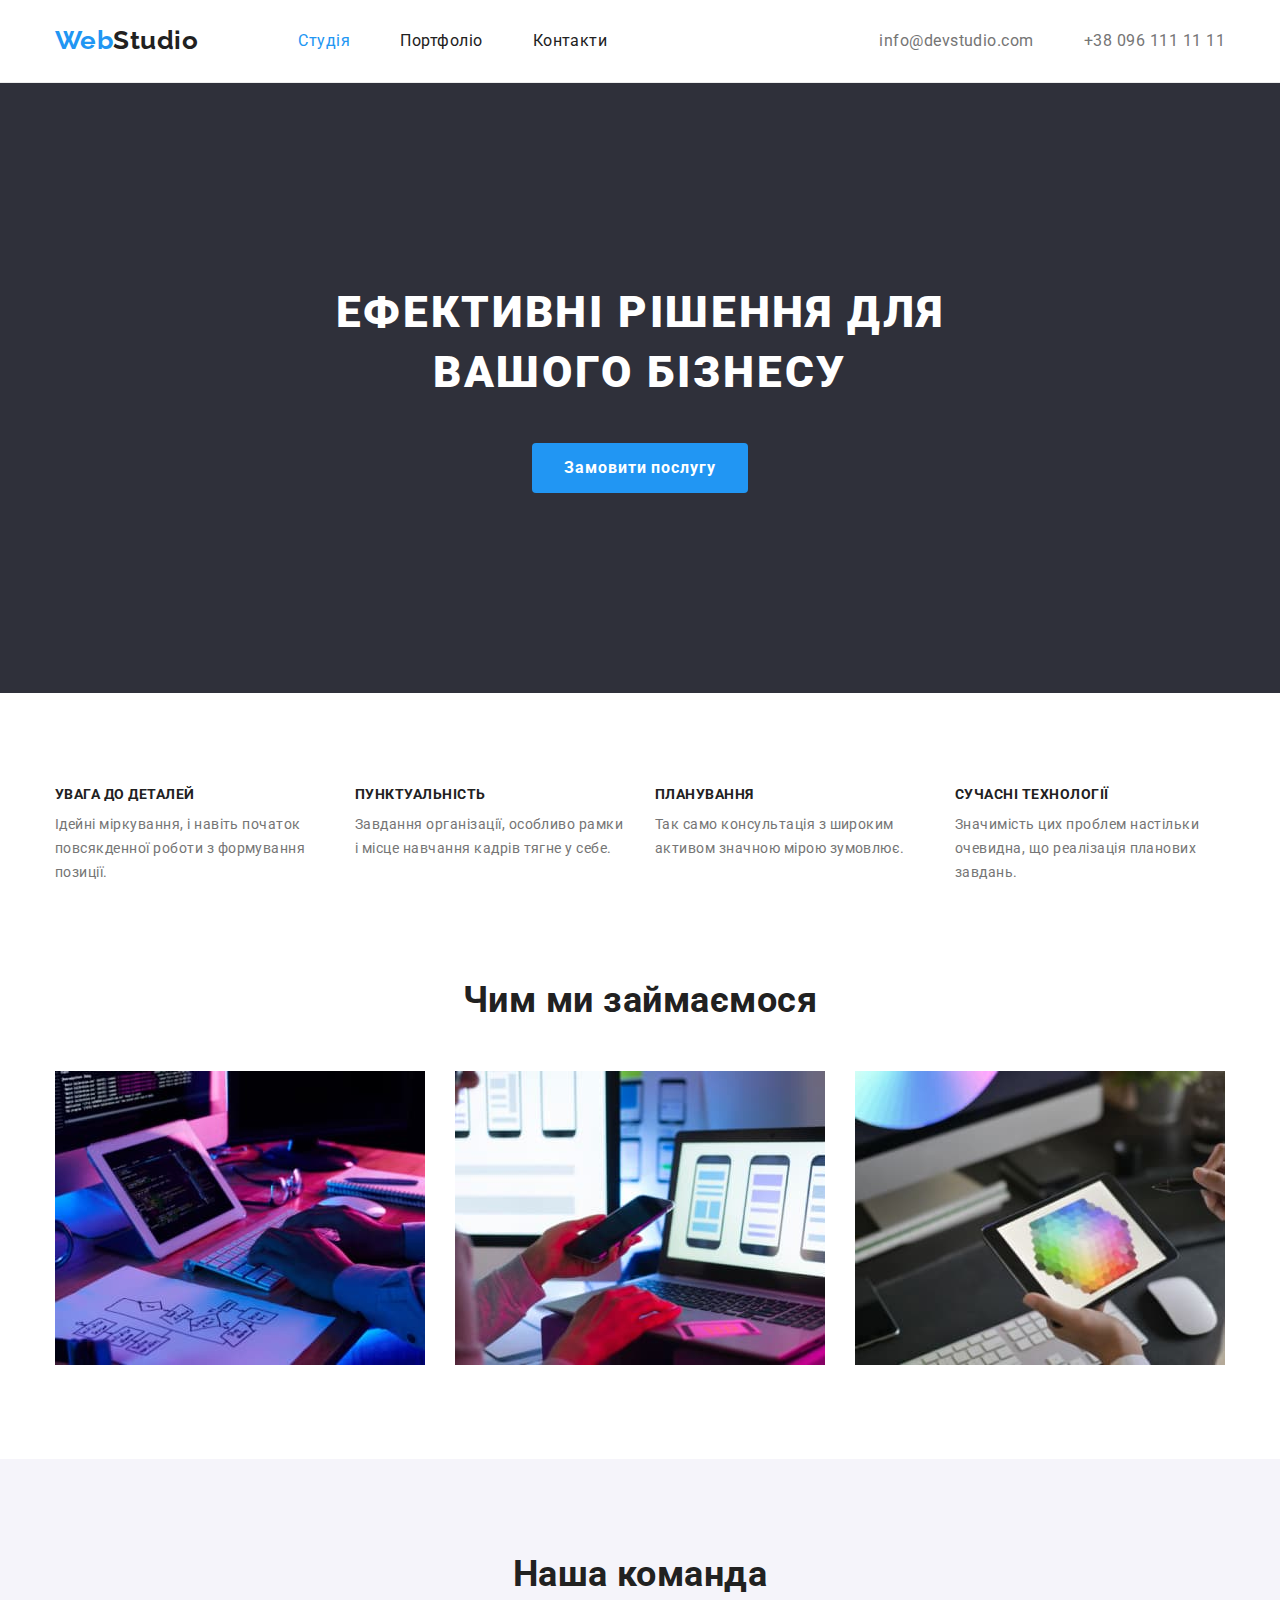
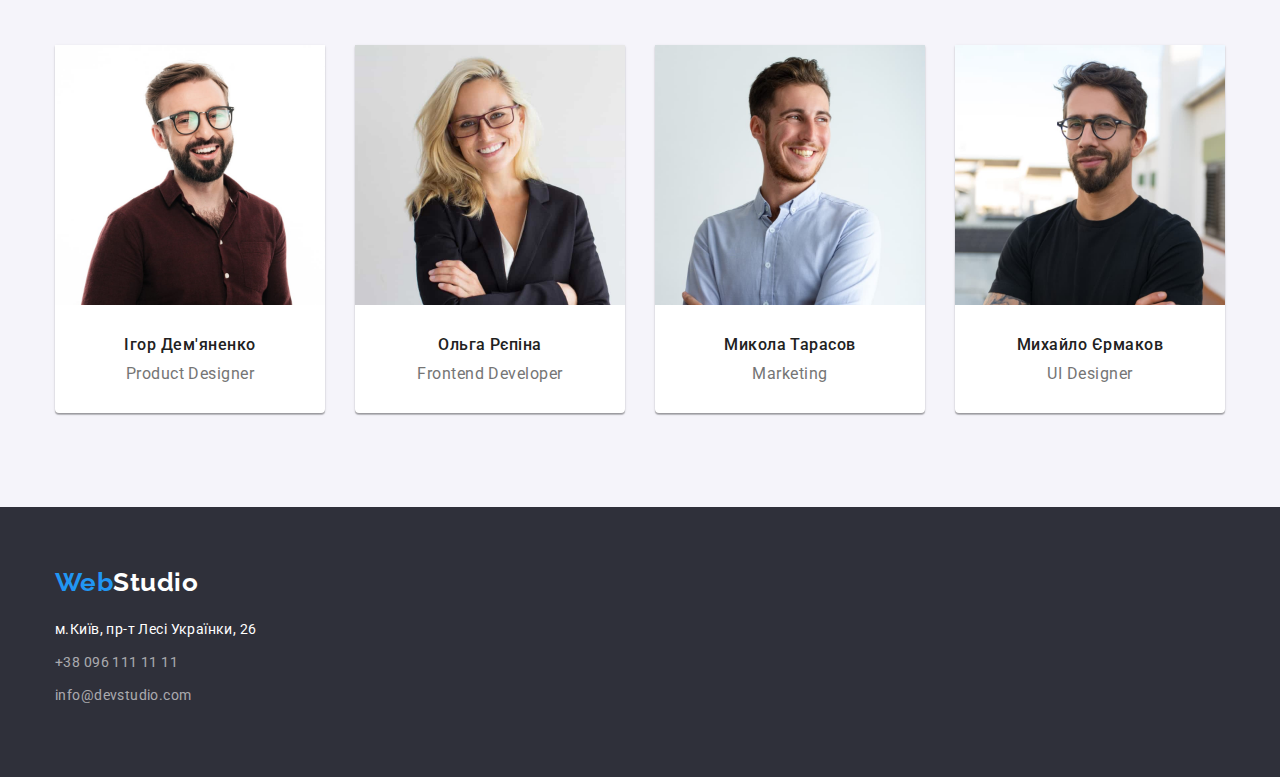
==== index.html @ f1527ebc "HW3" ====
<!DOCTYPE html>
<html lang="en">
<head>
    <meta charset="UTF-8">
    <meta http-equiv="X-UA-Compatible" content="IE=edge">
    <meta name="viewport" content="width=device-width, initial-scale=1.0">
    <title>Document</title>
    <link rel="stylesheet" href="https://cdnjs.cloudflare.com/ajax/libs/modern-normalize/1.1.0/modern-normalize.min.css">
    <link rel="stylesheet" href="./css/styles.css">
    <link rel="preconnect" href="https://fonts.googleapis.com">
    <link rel="preconnect" href="https://fonts.gstatic.com" crossorigin>
    <link href="https://fonts.googleapis.com/css2?family=Raleway:wght@700&family=Roboto:wght@500;700;900&display=swap" rel="stylesheet">
</head>
</body>
<header class="page-header">
    <div class="container header-container">
    <nav class="site-nav">
        <a class="logo" href="./index.html"> <span class="logo-accent">Web</span><span class="logo-primary">Studio</span></a>
        <ul class="site-nav-list">
            <li class="contact-nav-link">
                <a class="link current" href="./index.html">Студія</a>
            </li>
            <li class="contact-nav-link">
                <a class="link" href="./portfolio.html">Портфоліо</a>
            </li>
            <li class="contact-nav-link">
                <a class="link" href="#">Контакти</a>
            </li>
        </ul>
    </nav>
    <ul class="contacts">
        <li class="contact-nav">
            <a class="contact-link" href="emeil:info@devstudio.com">info@devstudio.com</a>
        </li>
        <li class="contact-nav">
            <a class="contact-link" href="tel:+380961111111">+38 096 111 11 11</a>
        </li>
    </ul>
    </div>
</header> 
<main class="page-main">
    <section class="hero">
        <div class="container container-center">
            <h1 class="center">Ефективні рішення для <br> вашого бізнесу</h1>
            <button class="button" type="button">Замовити послугу</button>
        </div>
    </section>
    <section class="section">
        <div class="container">
            <ul class="benefits-container">
                <li class="benefits-compani"> 
                    <h3 class="benefits-title">УВАГА ДО ДЕТАЛЕЙ</h3>
                    <p class="benefits-text">Ідейні міркування, і навіть початок повсякденної роботи з формування позиції.</p>
                </li>
    
                <li class="benefits-compani"> 
                    <h3 class="benefits-title">ПУНКТУАЛЬНІСТЬ</h3>
                    <p class="benefits-text">Завдання організації, особливо рамки і місце навчання кадрів тягне у себе.</p>
                </li>
                <li class="benefits-compani">
                    <h3 class="benefits-title">ПЛАНУВАННЯ</h3>
                    <p class="benefits-text">Так само консультація з широким активом значною мірою зумовлює.</p>
                </li>
                <li class="benefits-compani">
                    <h3 class="benefits-title">СУЧАСНІ ТЕХНОЛОГІЇ</h3>
                    <p class="benefits-text">Значимість цих проблем настільки очевидна, що реалізація планових завдань.</p>
                </li>
            </ul>
        </div>
    </section>
<section class="foto-work">
    <div class="container">
        <h2 class="title">Чим ми займаємося</h2>
        <ul class="title-container">
            <li class="work-foto"><img class="section-foto" src="./images/IMG/img.jpg" alt="foto text taping" width="370"></li>
            <li class="work-foto"><img class="section-foto" src="./images/IMG/img1.jpg" alt="foto aplication apoading" width="370"></li>
            <li class="work-foto"><img class="section-foto" src="./images/IMG/img2.jpg" alt="foto tablet graffics" width="370"></li>
        </ul>
    </div>
</section>
<section class="work">
    <div class="container">
        <h2 class="title">Наша команда</h2>
        <ul class="work-container">
            <li class="personal">
                <img class="section-img" src="./images/comand/img.jpg" alt="foto Дем'яненко" width="270">
                <div class="job">
                    <h3 class="section-title">Ігор Дем'яненко</h3>
                    <p class="section-text">Product Designer</p>
                </div>
            </li>
            <li class="personal">
                <img class="section-img" src="./images/comand/img1.jpg" alt="foto Рєпіна" width="270">
                <div class="job">
                    <h3 class="section-title">Ольга Рєпіна</h3>
                    <p class="section-text">Frontend Developer</p>
                </div>
            </li>
            <li class="personal">
                <img class="section-img" src="./images/comand/img2.jpg" alt="foto Тарасов" width="270">
                <div class="job">
                    <h3 class="section-title">Микола Тарасов</h3>
                    <p class="section-text">Marketing</p>
                </div>
            </li>
            <li class="personal">
                <img class="section-img" src="./images/comand/img3.jpg" alt="foto Єрмаков" width="270">
                <div class="job">
                    <h3 class="section-title">Михайло Єрмаков</h3>
                    <p class="section-text">UI Designer</p>
                </div>
            </li>
        </ul></div>
</section>
</main>
<footer class="footer">
    <div class="container footer-container">
        <a class="logo logo-footer" href="./index.html"> <span class="logo-accent">Web</span><span class="logo-primary">Studio</span></a>    
        <address>
        <ul class="contact">
            <li class="contact-footer">
                <a class="footer-address" href="https://goo.gl/maps/YLcZyGkc4DeghfoG7" target="_blank" rel="noopener noreferrer nofollow">м.Київ, пр-т Лесі Українки, 26</a>
            </li> 
            <li class="contact-footer">
                <a class="footer-link" href="tel:+380961111111">+38 096 111 11 11</a>
            </li>
            <li class="contact-footer">
                <a class="footer-link footer-link-emeil" href="emeil:info@devstudio.com">info@devstudio.com</a>
            </li>
        </ul>
        </address>
    </div>
</footer>
</body>
</html>
---- css/styles.css ----
:root {
--primary-text-color: #212121;
--title-text-color: #757575;
--accent-color: #2196f3;
--primary-white-color: #FFFFFF;
}

h1, h2, h3, h4 {
margin: 0;
}

ul, p {
margin: 0;
padding: 0;
}


body {
    margin: 0;
    background-color: var(--primary-white-color);
    color: var(--primary-text-color);

    font-family: Roboto, sans-serif;
    letter-spacing: 0.03em;}

ul {
    list-style: none;}

.container {
    width: 1200px;
    margin: 0 auto;
    padding: 0 15px;
}

.header-container {
    display: flex;
    justify-content: space-between;
}

.page-header {
    border-bottom: 1px solid #ECECEC;
}

.page {
    border-bottom: 1px solid #ECECEC;
}

.logo {
    display: block;
    margin-right: 50px;
    padding: 25px 0px;

    font-family: Raleway, sans-serif;
    font-weight: 700;
    font-size: 26px;
    line-height: 1.19;
    text-decoration: none;
}

.logo-accent {
    color: var(--accent-color);}

.logo-primary {
    color: var(--primary-text-color);
}

.site-nav a {
    display: inline-block;
    color: var(--primary-text-color)}
.link:hover,
.link:focus  {
    color: var(--accent-color);
    
}

.site-nav {
    display: flex;
}

.site-nav-list {
    display: flex;
    align-items: center;
    margin: 0px 50px;
    padding: 32px 0px;
}

.site-nav-list .link.current {
    display: block;
    color: var(--accent-color);
}

.site-nav .link {
    text-decoration: none;
}

 .contact-nav-link {
    margin-right: 50px;
 }
 .contact-nav-link:last-child{
    margin-right: 0;
 } 

.contacts {
    display: flex;
    align-items: center;
}
.contact-nav {
    margin-right: 50px;
}

.contact-nav:last-child {
    margin-right: 0;
}

.contact-link {
    display: inline-block;
    font-style: normal;
    text-decoration: none;

    color: var(--title-text-color)}
    .contact-link:hover,
    .contact-link:focus  {
    color: var(--accent-color);  
}

.hero {
    padding-top: 200px;
    padding-bottom: 200px;

    background-color: #2F303A;
    text-align: center;
}

.center {
    display: block;
    margin-bottom: 40px;

    font-weight: 900;
    font-size: 44px;
    line-height: 1.36;
    letter-spacing: 0.06em;
    text-transform: uppercase;
    font-weight: 900;
    color: var(--primary-white-color);
    
}

.button {
    display: inline-block;
    padding: 10px 32px;

    color: var(--primary-white-color);
    background-color: var(--accent-color);
    border: none;

    font-weight: 700;
    font-size: 16px;
    line-height: 1.88;
    letter-spacing: 0.06em; 
    border-radius: 4px;}

.button:hover,
.button:focus {
    color: var(--primary-text-color);
    background-color: var(--accent-color);
    cursor: pointer;
}

.header-container {
    display: flex;

}
.container-center {
    display: block;
}

.section {
    padding: 94px 0px;
}

.benefits-container {
    display: flex;

}

.benefits-compani {
    margin-right: 30px;
}
.benefits-compani:last-child{
    margin-right: 0;
}

.benefits {
    padding-top: 94px;
    padding-bottom: 114px;
    text-align: center;
}

.benefits-title {
    margin-bottom: 10px;

    font-weight: 700;
    font-size: 14px;
    line-height: 1.14;
    text-transform: uppercase;}

.benefits-text {
    width: 270px;
    font-size: 14px;
    line-height: 1.71;
    color: var(--title-text-color);
}
.foto-work {
    padding-bottom: 94px;
}
.title {
    text-align: center;
}

.title-container {
    display: flex;
}
.work-foto {
    display: block;
    margin-right: 30px;
}
.work-foto:nth-child(3n){
    margin-right: 0px;
} 
.section-foto {
    display: block;
    text-align: center;
    width: 370px;
}
   
.work {
    padding: 94px 0px ;
    background-color: #F5F4FA;
}

.work-container {
    display: flex;
    text-align: center;
}

.section-img {
    display: block;
    width: 270px;
}

.job {
    padding: 30px 10px;
}
.section-title {
    margin-bottom: 10px;

    font-weight: 500;
    font-size: 16px;
    line-height: 1.19;
    text-align: center;
}

.section-text {

    font-size: 16px;
    line-height: 1.19;
    text-align: center;
    color: var(--title-text-color);
}

.personal {
    background-color: var(--primary-white-color);
    margin-right: 30px;
    box-shadow: 0px 1px 3px rgba(0, 0, 0, 0.12), 0px 1px 1px rgba(0, 0, 0, 0.14), 0px 2px 1px rgba(0, 0, 0, 0.2);
    border-radius: 0px 0px 4px 4px;
}
.personal:nth-child(4n) {
    margin-right: 0px;
}

.title {
    margin-bottom: 50px;

    font-weight: 700;
    font-size: 36px;
    line-height: 1.17;
    text-align: center;  
}
.projects {
    flex-wrap: wrap;
}
.projects-title {
    margin-bottom: 4px;

    font-weight: 700;
    font-size: 18px;
    line-height: 2;
    letter-spacing: 0.06em;
}


.projects-text {
    font-size: 16px;
    line-height: 1.88;
    color: var(--title-text-color)}

    .logo-footer {
        padding: 0px;
        margin-bottom: 20px;
    }
.footer {
    padding: 60px 0px;
    background-color: #2F303A;
    font-style: normal;
}

.footer .logo-primary {
    color: var(--primary-white-color);
}
.contact-footer {
    margin-bottom: 9px;
}

.footer-link:nth-child(2) {
    margin-bottom: 0;
  }

.footer-link {
    display: block;

    color: rgba(255, 255, 255, 0.6);
    text-decoration: none;
    
    font-style: normal;
    font-weight: 400;
    font-size: 14px;
    line-height: 1.71;
    letter-spacing: 0.03em;
}

.footer-link:hover,
.footer-link:focus {
    color: var(--primary-white-color);
    color: var(--accent-color);}
    
.footer-link-emeil{
    margin-bottom: 0;
}
.footer-address {
    display: block;

    color: var(--primary-white-color);
    text-decoration: none;
    
    font-style: normal;
    font-weight: 400;
    font-size: 14px;
    line-height: 1.71;
    letter-spacing: 0.03em;
}
.footer-address:hover,
.footer-address:focus {
    color: var(--primary-white-color);
    color: var(--accent-color);}

    .general {
    padding: 94px 0px;
}

.features {
    display: flex;
    justify-content: center;
    margin-bottom: 50px;
    
}

.link-button {
    display: block;
    
    display: inline-block;
    padding: 6px 22px;
    min-width: 73px;

    font-family: 'Roboto';
    font-style: normal;
    font-weight: 500;
    font-size: 16px;
    line-height: 1.63;
    text-align: center;
    letter-spacing: 0.03em;
    font-family: inherit;
    color: var(--primary-text-color); 
    background-color: #F5F4FA;;
    border-radius: 4px;
    border: none;}
    
    
.features .link-button:hover,
.features .link-button:focus {
    color: var(--title-text-color);
    color: var(--primary-white-color);
    background-color: var(--accent-color);
    cursor: pointer;}

.features-link {
    margin-right: 8px;
}
.features-link:last-child {
    margin-right: 0;
}

.projects {
display: flex;

}

 .projects-img {
    display: block;
    width: 370px;
    height: auto;
    max-width: 100%;
}
.different-project {
    margin-right: 30px;
    margin-bottom: 30px;
}
.different-project:nth-child(n + 7) {
     margin-bottom: 0;
}
.different-project:nth-child(3n) {
    margin-right: 0px;
}
.different-projects {
    padding: 20px 24px;
    background: var(--primary-white-color);
    border: 1px solid #EEEEEE;
    border-top: none;

}
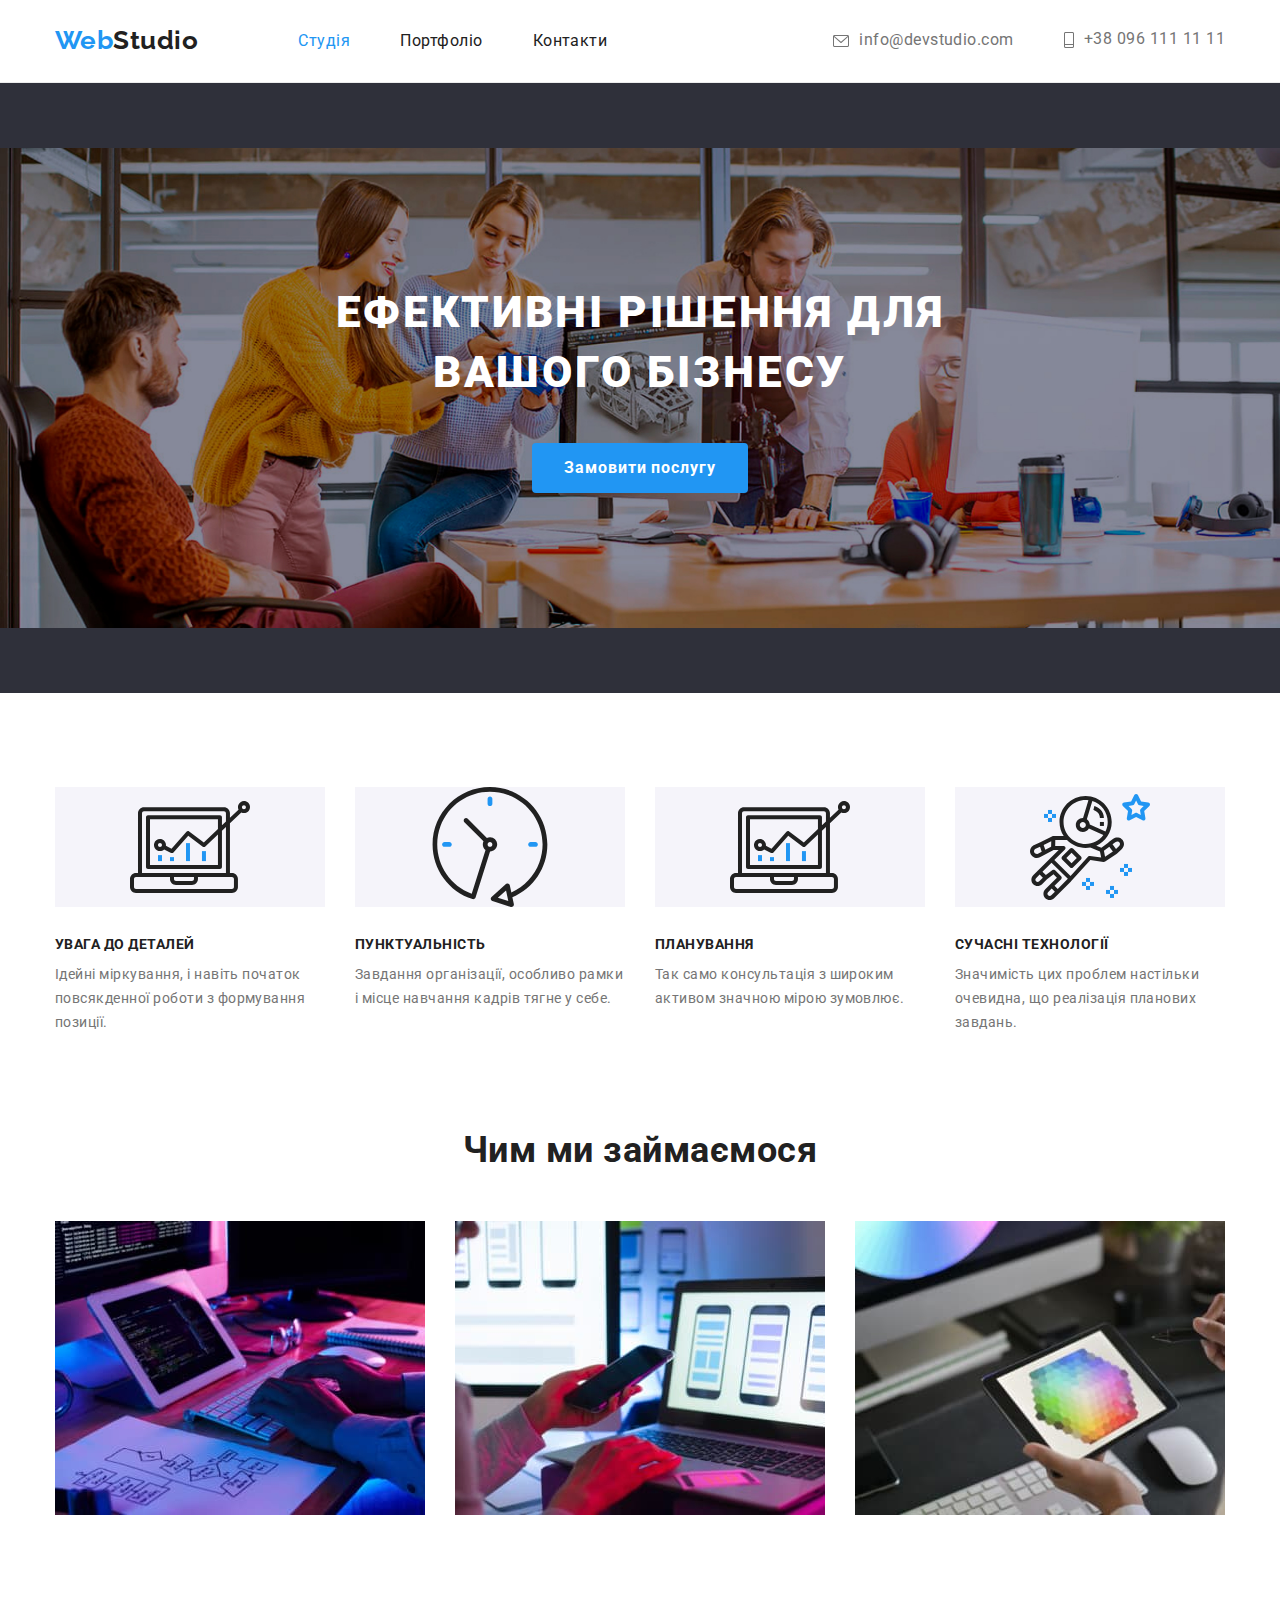
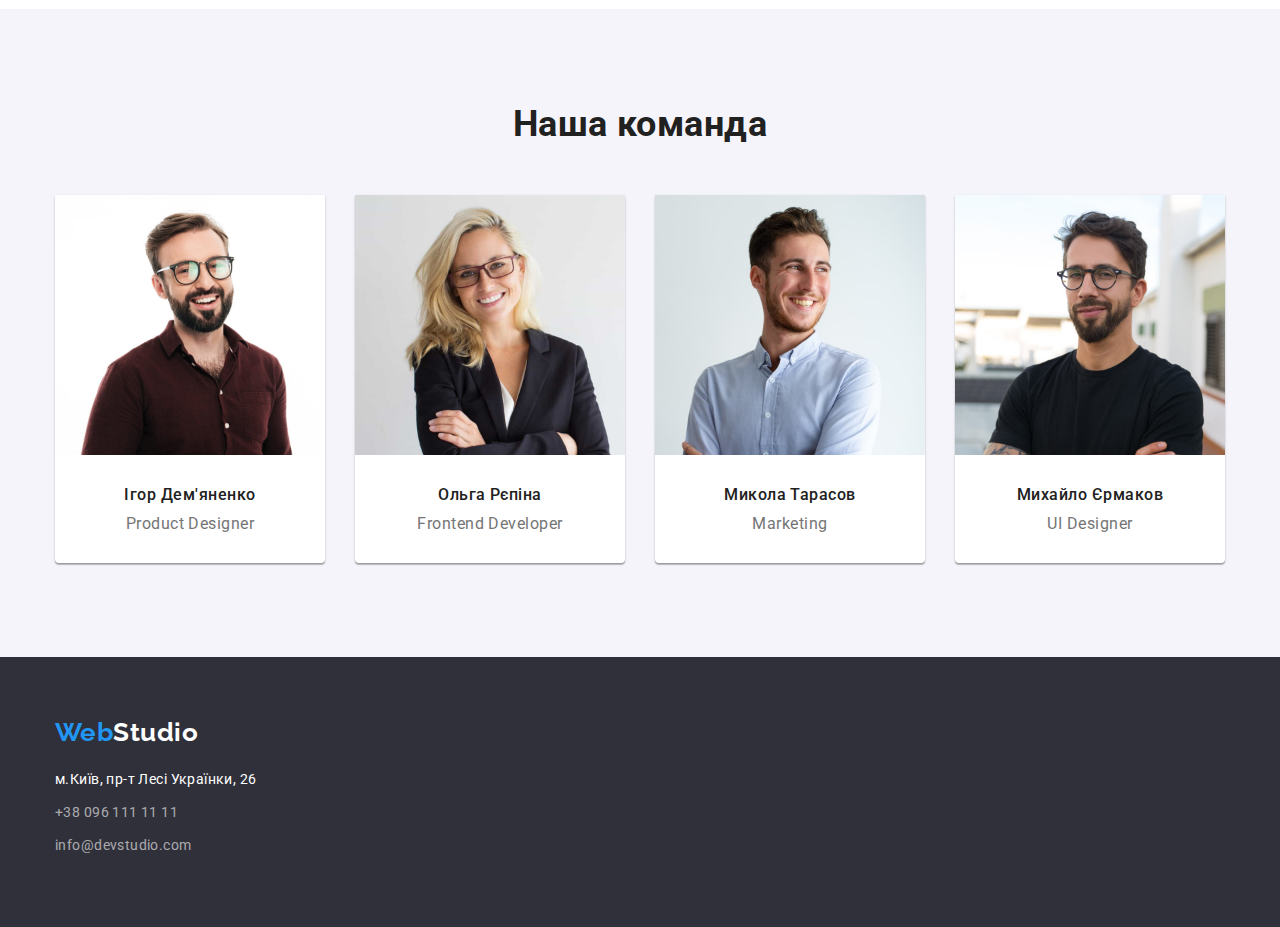
==== commit bf994418: "add icon" ====
--- a/index.html
+++ b/index.html
@@ -30,10 +30,10 @@
     </nav>
     <ul class="contacts">
         <li class="contact-nav">
-            <a class="contact-link" href="emeil:info@devstudio.com">info@devstudio.com</a>
+            <a class="contact-link icon-email" href="emeil:info@devstudio.com">info@devstudio.com</a>
         </li>
         <li class="contact-nav">
-            <a class="contact-link" href="tel:+380961111111">+38 096 111 11 11</a>
+            <a class="contact-link icon-tel" href="tel:+380961111111">+38 096 111 11 11</a>
         </li>
     </ul>
     </div>
@@ -48,20 +48,20 @@
     <section class="section">
         <div class="container">
             <ul class="benefits-container">
-                <li class="benefits-compani"> 
+                <li class="benefits-compani icon-vector"> 
                     <h3 class="benefits-title">УВАГА ДО ДЕТАЛЕЙ</h3>
                     <p class="benefits-text">Ідейні міркування, і навіть початок повсякденної роботи з формування позиції.</p>
                 </li>
     
-                <li class="benefits-compani"> 
+                <li class="benefits-compani icon-clock"> 
                     <h3 class="benefits-title">ПУНКТУАЛЬНІСТЬ</h3>
                     <p class="benefits-text">Завдання організації, особливо рамки і місце навчання кадрів тягне у себе.</p>
                 </li>
-                <li class="benefits-compani">
+                <li class="benefits-compani icon-vector">
                     <h3 class="benefits-title">ПЛАНУВАННЯ</h3>
                     <p class="benefits-text">Так само консультація з широким активом значною мірою зумовлює.</p>
                 </li>
-                <li class="benefits-compani">
+                <li class="benefits-compani icon-astronaut">
                     <h3 class="benefits-title">СУЧАСНІ ТЕХНОЛОГІЇ</h3>
                     <p class="benefits-text">Значимість цих проблем настільки очевидна, що реалізація планових завдань.</p>
                 </li>
--- a/css/styles.css
+++ b/css/styles.css
@@ -113,22 +113,55 @@
 }
 
 .contact-link {
-    display: inline-block;
+    display: inline-flex;
     font-style: normal;
     text-decoration: none;
-
+    align-items: center;
     color: var(--title-text-color)}
+
     .contact-link:hover,
     .contact-link:focus  {
     color: var(--accent-color);  
 }
 
+.icon-email::before {
+    content:" ";
+    background-image: url(../images/icon/emeil.svg);
+    width: 16px;
+    height: 12px;
+    margin-right: 10px;
+    background-size: contain;
+    background-repeat: no-repeat;
+    background-position: center;
+}
+
+.icon-tel::before {
+    content:" ";
+    background-image: url(../images/icon/telefon.svg);
+    width: 10px;
+    height: 16px;
+    margin-right: 10px;
+    background-size: contain;
+    background-repeat: no-repeat;
+    background-position: center;
+}
+
 .hero {
     padding-top: 200px;
     padding-bottom: 200px;
 
     background-color: #2F303A;
     text-align: center;
+
+    max-width: 1600px;
+    min-height: 600px;
+    margin-left: auto;
+    margin-right: auto;
+    background-image: url(../images/hero/bg-hero.jpg);
+    background-size: contain;
+    background-repeat: no-repeat;
+    background-position: center;
+
 }
 
 .center {
@@ -188,6 +221,59 @@
 }
 .benefits-compani:last-child{
     margin-right: 0;
+}
+
+.icon-vector::before {
+    display: inline-flex;
+    content:" ";
+    width: 270px;
+    height: 120px;
+    background-image: url(../images/icon/Vector.svg);
+    margin-bottom: 30px;
+    background-size: contain;
+    background-repeat: no-repeat;
+    background-position: center;
+    background-color: #F5F4FA;
+}
+
+.icon-clock::before {
+    display: inline-flex;
+    content:" ";
+    width: 270px;
+    height: 120px;
+    background-image: url(../images/icon/clock.svg);
+    margin-bottom: 30px;
+    background-size: contain;
+    background-repeat: no-repeat;
+    background-position: center;
+    background-color: #F5F4FA;
+    
+}
+.icon-vector::before {
+    display: inline-flex;
+    content:" ";
+    width: 270px;
+    height: 120px;
+    background-image: url(../images/icon/diagram.svg);
+    margin-bottom: 30px;
+    background-size: contain;
+    background-repeat: no-repeat;
+    background-position: center;
+    background-color: #F5F4FA;
+    
+}
+.icon-astronaut::before {
+    display: inline-flex;
+    content:" ";
+    width: 270px;
+    height: 120px;
+    background-image: url(../images/icon/astronaut.svg);
+    margin-bottom: 30px;
+    background-size: contain;
+    background-repeat: no-repeat;
+    background-position: center;
+    background-color: #F5F4FA;
+    
 }
 
 .benefits {
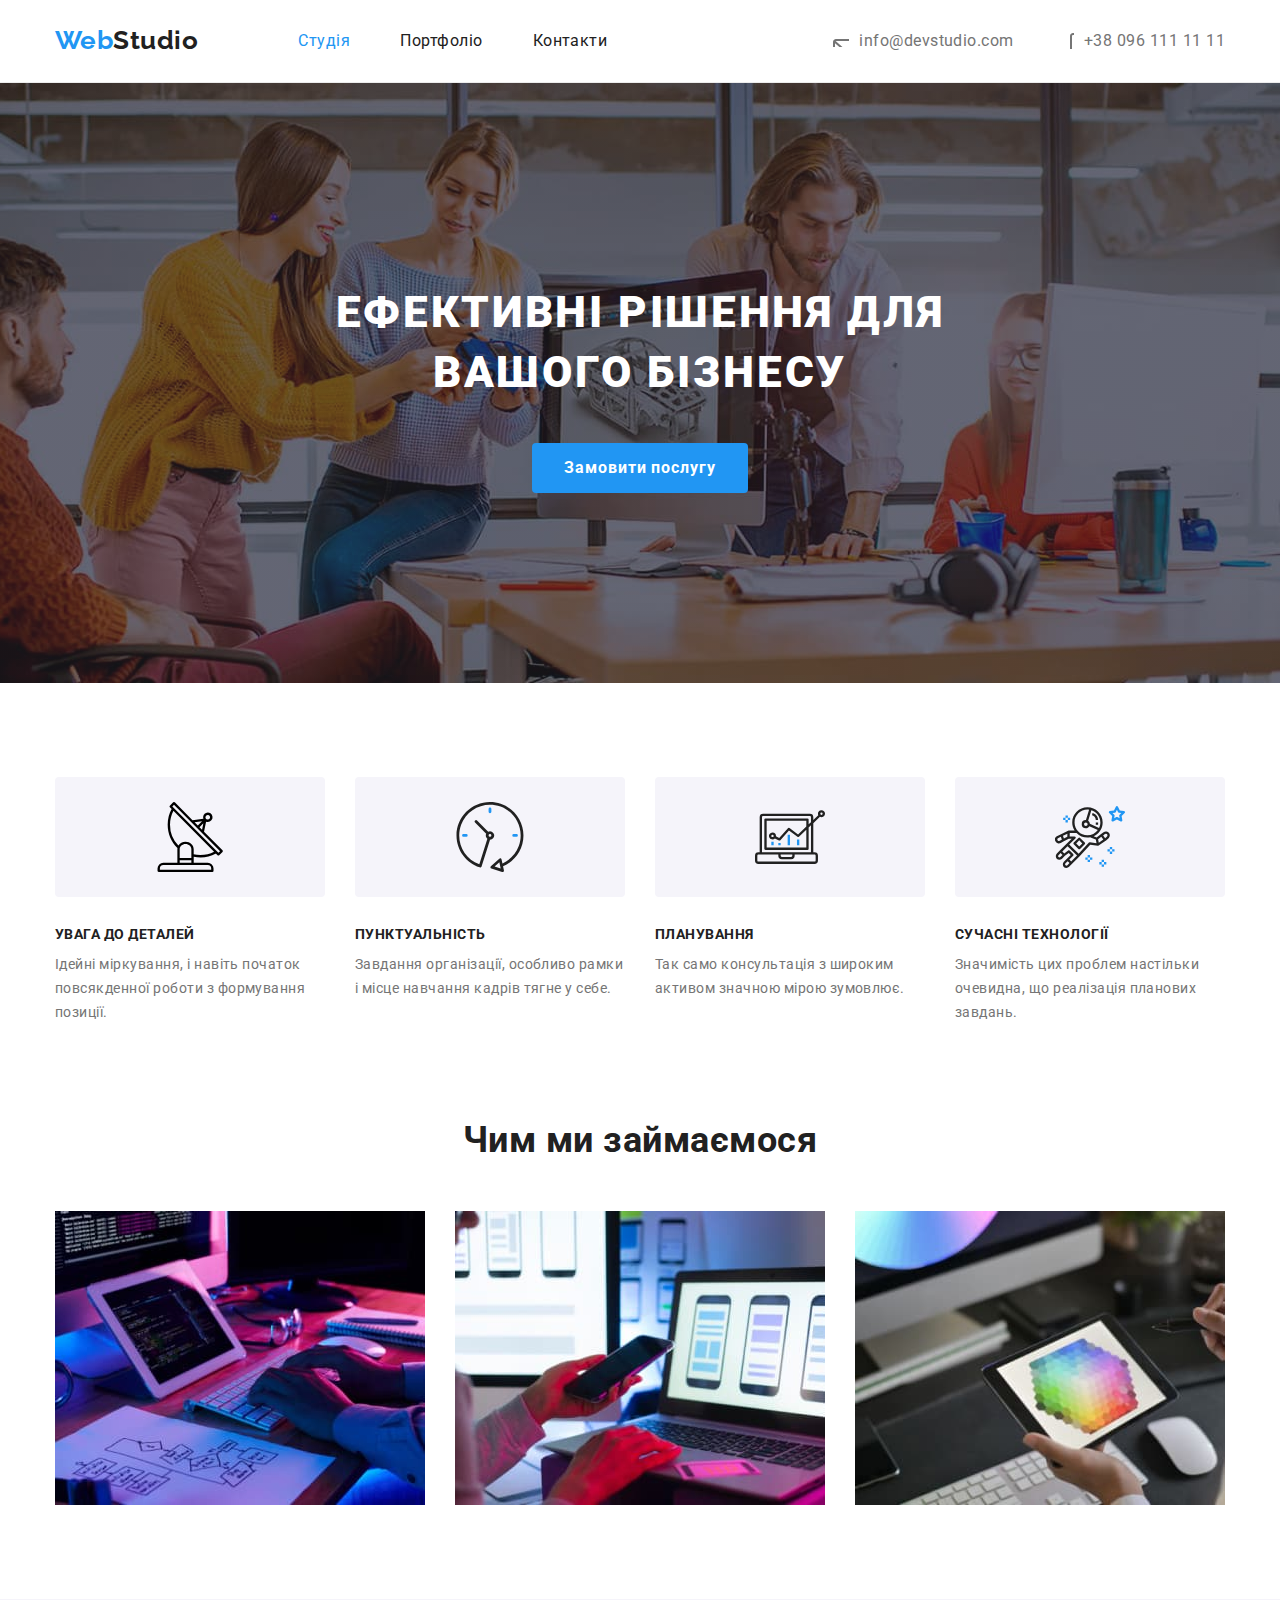
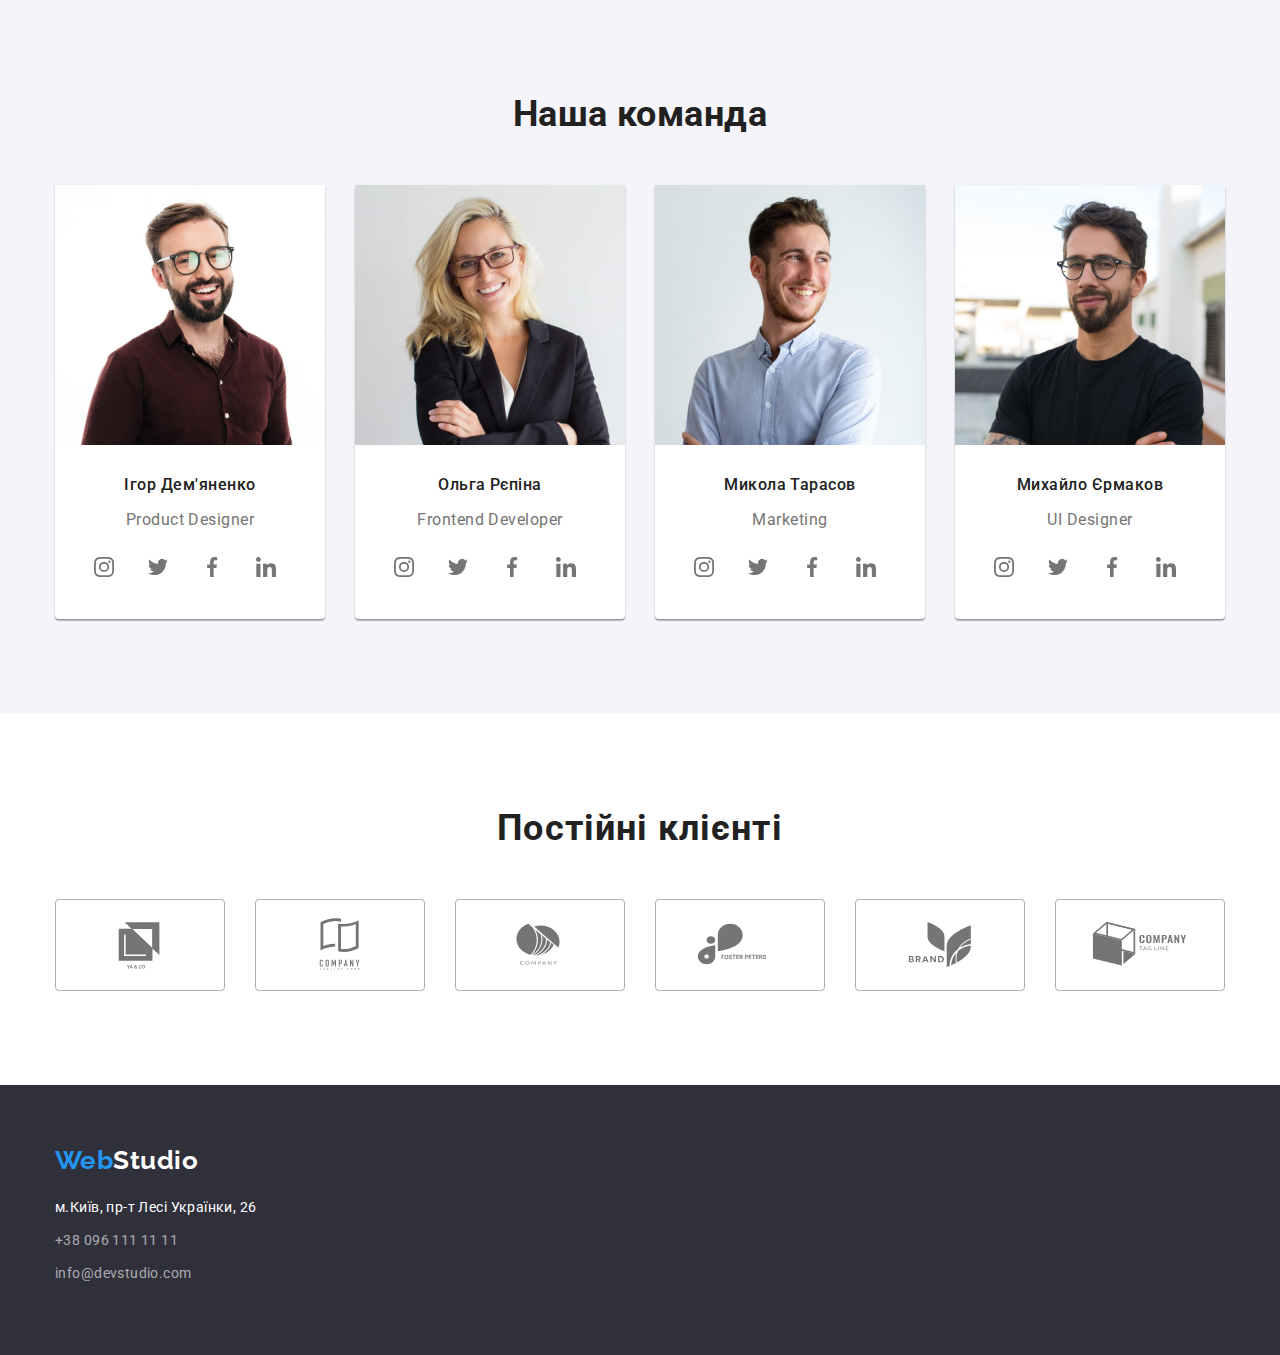
==== commit a54e0060: "add svg" ====
--- a/index.html
+++ b/index.html
@@ -30,10 +30,20 @@
     </nav>
     <ul class="contacts">
         <li class="contact-nav">
-            <a class="contact-link icon-email" href="emeil:info@devstudio.com">info@devstudio.com</a>
+            <a class="contact-link" href="email:info@devstudio.com">
+                <svg class="icon-contact" width="16" height="12">
+                    <use href="./images/symbol-defs.svg#icon-email"></use>
+                </svg>
+                info@devstudio.com
+            </a>
         </li>
         <li class="contact-nav">
-            <a class="contact-link icon-tel" href="tel:+380961111111">+38 096 111 11 11</a>
+            <a class="contact-link" href="tel:+380961111111">
+                <svg class="icon-contact" width="10" height="16">
+                    <use href="./images/symbol-defs.svg#icon-telefon"></use>
+                </svg>
+                +38 096 111 11 11
+            </a>
         </li>
     </ul>
     </div>
@@ -48,20 +58,40 @@
     <section class="section">
         <div class="container">
             <ul class="benefits-container">
-                <li class="benefits-compani icon-vector"> 
+                <li class="benefits-compani">
+                    <div class="block">
+                        <svg class="icon-benefits" width="70" height="70">
+                            <use href="./images/symbol-defs.svg#icon-Vector"></use>
+                        </svg> 
+                    </div>
                     <h3 class="benefits-title">УВАГА ДО ДЕТАЛЕЙ</h3>
                     <p class="benefits-text">Ідейні міркування, і навіть початок повсякденної роботи з формування позиції.</p>
                 </li>
     
-                <li class="benefits-compani icon-clock"> 
+                <li class="benefits-compani"> 
+                    <div class="block">
+                        <svg class="icon-benefits" width="70" height="70">
+                            <use href="./images/symbol-defs.svg#icon-clock"></use>
+                        </svg>
+                    </div>
                     <h3 class="benefits-title">ПУНКТУАЛЬНІСТЬ</h3>
                     <p class="benefits-text">Завдання організації, особливо рамки і місце навчання кадрів тягне у себе.</p>
                 </li>
-                <li class="benefits-compani icon-vector">
+                <li class="benefits-compani">
+                    <div class="block">
+                        <svg class="icon-benefits" width="70" height="70">
+                            <use href="./images/symbol-defs.svg#icon-diagram"></use>
+                        </svg>
+                    </div>
                     <h3 class="benefits-title">ПЛАНУВАННЯ</h3>
                     <p class="benefits-text">Так само консультація з широким активом значною мірою зумовлює.</p>
                 </li>
-                <li class="benefits-compani icon-astronaut">
+                <li class="benefits-compani">
+                    <div class="block">
+                        <svg class="icon-benefits" width="70" height="70">
+                            <use href="./images/symbol-defs.svg#icon-astronaut"></use>
+                        </svg>
+                    </div>
                     <h3 class="benefits-title">СУЧАСНІ ТЕХНОЛОГІЇ</h3>
                     <p class="benefits-text">Значимість цих проблем настільки очевидна, що реалізація планових завдань.</p>
                 </li>
@@ -87,6 +117,36 @@
                 <div class="job">
                     <h3 class="section-title">Ігор Дем'яненко</h3>
                     <p class="section-text">Product Designer</p>
+                    <ul class="social-list">
+                        <li class="icon-social" >
+                            <a class="icon-item-link" href="#">
+                                <svg class="icon" width="20" height="20">
+                                    <use href="./images/symbol-defs.svg#icon-instagram"></use>
+                                </svg>
+                            </a>
+                        </li>
+                        <li class="icon-social" >
+                            <a class="icon-item-link" href="#">
+                                <svg class="icon" width="20" height="20">
+                                    <use href="./images/symbol-defs.svg#icon-twitter"></use>
+                                </svg>
+                            </a>
+                        </li>
+                        <li class="icon-social" >
+                            <a class="icon-item-link" href="#">
+                                <svg class="icon" width="20" height="20"> 
+                                    <use href="./images/symbol-defs.svg#icon-facebook"></use>
+                                </svg>
+                            </a>
+                        </li>
+                        <li class="icon-social" >
+                            <a class="icon-item-link" href="#">
+                                <svg class="icon" width="20" height="20">
+                                    <use href="./images/symbol-defs.svg#icon-linkedin"></use>
+                                </svg>
+                            </a>
+                        </li>
+                    </ul>
                 </div>
             </li>
             <li class="personal">
@@ -94,6 +154,36 @@
                 <div class="job">
                     <h3 class="section-title">Ольга Рєпіна</h3>
                     <p class="section-text">Frontend Developer</p>
+                    <ul class="social-list">
+                        <li class="icon-social" >
+                            <a class="icon-item-link" href="#">
+                                <svg class="icon" width="20" height="20">
+                                    <use href="./images/symbol-defs.svg#icon-instagram"></use>
+                                </svg>
+                            </a>
+                        </li>
+                        <li class="icon-social" >
+                            <a class="icon-item-link" href="#">
+                                <svg class="icon" width="20" height="20">
+                                    <use href="./images/symbol-defs.svg#icon-twitter"></use>
+                                </svg>
+                            </a>
+                        </li>
+                        <li class="icon-social" >
+                            <a class="icon-item-link" href="#">
+                                <svg class="icon" width="20" height="20"> 
+                                    <use href="./images/symbol-defs.svg#icon-facebook"></use>
+                                </svg>
+                            </a>
+                        </li>
+                        <li class="icon-social" >
+                            <a class="icon-item-link" href="#">
+                                <svg class="icon" width="20" height="20">
+                                    <use href="./images/symbol-defs.svg#icon-linkedin"></use>
+                                </svg>
+                            </a>
+                        </li>
+                    </ul>
                 </div>
             </li>
             <li class="personal">
@@ -101,6 +191,36 @@
                 <div class="job">
                     <h3 class="section-title">Микола Тарасов</h3>
                     <p class="section-text">Marketing</p>
+                    <ul class="social-list">
+                        <li class="icon-social" >
+                            <a class="icon-item-link" href="#">
+                                <svg class="icon" width="20" height="20">
+                                    <use href="./images/symbol-defs.svg#icon-instagram"></use>
+                                </svg>
+                            </a>
+                        </li>
+                        <li class="icon-social" >
+                            <a class="icon-item-link" href="#">
+                                <svg class="icon" width="20" height="20">
+                                    <use href="./images/symbol-defs.svg#icon-twitter"></use>
+                                </svg>
+                            </a>
+                        </li>
+                        <li class="icon-social" >
+                            <a class="icon-item-link" href="#">
+                                <svg class="icon" width="20" height="20"> 
+                                    <use href="./images/symbol-defs.svg#icon-facebook"></use>
+                                </svg>
+                            </a>
+                        </li>
+                        <li class="icon-social" >
+                            <a class="icon-item-link" href="#">
+                                <svg class="icon" width="20" height="20">
+                                    <use href="./images/symbol-defs.svg#icon-linkedin"></use>
+                                </svg>
+                            </a>
+                        </li>
+                    </ul>
                 </div>
             </li>
             <li class="personal">
@@ -108,9 +228,76 @@
                 <div class="job">
                     <h3 class="section-title">Михайло Єрмаков</h3>
                     <p class="section-text">UI Designer</p>
+                    <ul class="social-list">
+                        <li class="icon-social" >
+                            <a class="icon-item-link" href="#">
+                                <svg class="icon" width="20" height="20">
+                                    <use href="./images/symbol-defs.svg#icon-instagram"></use>
+                                </svg>
+                            </a>
+                        </li>
+                        <li class="icon-social" >
+                            <a class="icon-item-link" href="#">
+                                <svg class="icon" width="20" height="20">
+                                    <use href="./images/symbol-defs.svg#icon-twitter"></use>
+                                </svg>
+                            </a>
+                        </li>
+                        <li class="icon-social" >
+                            <a class="icon-item-link" href="#">
+                                <svg class="icon" width="20" height="20"> 
+                                    <use href="./images/symbol-defs.svg#icon-facebook"></use>
+                                </svg>
+                            </a>
+                        </li>
+                        <li class="icon-social" >
+                            <a class="icon-item-link" href="#">
+                                <svg class="icon" width="20" height="20">
+                                    <use href="./images/symbol-defs.svg#icon-linkedin"></use>
+                                </svg>
+                            </a>
+                        </li>
+                    </ul>
                 </div>
             </li>
         </ul></div>
+</section>
+<section class="client">
+    <div class="conteiner">
+        <h3 class="client-permanent">Постійні клієнті</h3>
+        <ul class="name-client">
+            <li class="logo-client"><link rel="stylesheet" href="">
+                <svg class="icon-logo-client" width="106" height="60">
+                <use href="./images/symbol-defs.svg#icon-Logo"></use>
+                </svg>
+            </li>
+            <li class="logo-client"><link rel="stylesheet" href="">
+                <svg class="icon-logo-client" width="106" height="60">
+                    <use href="./images/symbol-defs.svg#icon-Logo-1"></use>
+                </svg>
+            </li>
+            <li class="logo-client"><link rel="stylesheet" href="">
+                <svg class="icon-logo-client" width="106" height="60">
+                    <use href="./images/symbol-defs.svg#icon-Logo-2"></use>
+                </svg>
+            </li>
+            <li class="logo-client"><link rel="stylesheet" href="">
+                <svg class="icon-logo-client" width="106" height="60">
+                    <use href="./images/symbol-defs.svg#icon-Logo-3"></use>
+                </svg>
+            </li>
+            <li class="logo-client"><link rel="stylesheet" href="">
+                <svg class="icon-logo-client" width="106" height="60">
+                    <use href="./images/symbol-defs.svg#icon-Logo-4"></use>
+                </svg>
+            </li>
+            <li class="logo-client"><link rel="stylesheet" href="">
+                <svg class="icon-logo-client" width="106" height="60">
+                    <use href="./images/symbol-defs.svg#icon-Logo-5"></use>
+                </svg>
+            </li>
+        </ul>
+    </div>
 </section>
 </main>
 <footer class="footer">
--- a/css/styles.css
+++ b/css/styles.css
@@ -9,7 +9,7 @@
 margin: 0;
 }
 
-ul, p {
+ul, li, p {
 margin: 0;
 padding: 0;
 }
@@ -101,11 +101,13 @@
  } 
 
 .contacts {
-    display: flex;
+    display: inline-flex;
     align-items: center;
 }
 .contact-nav {
+    display: flex;
     margin-right: 50px;
+    align-items: center;
 }
 
 .contact-nav:last-child {
@@ -113,7 +115,7 @@
 }
 
 .contact-link {
-    display: inline-flex;
+    display: flex;
     font-style: normal;
     text-decoration: none;
     align-items: center;
@@ -124,26 +126,18 @@
     color: var(--accent-color);  
 }
 
-.icon-email::before {
-    content:" ";
-    background-image: url(../images/icon/emeil.svg);
-    width: 16px;
-    height: 12px;
+.icon-contact {
     margin-right: 10px;
-    background-size: contain;
-    background-repeat: no-repeat;
-    background-position: center;
-}
-
-.icon-tel::before {
-    content:" ";
-    background-image: url(../images/icon/telefon.svg);
-    width: 10px;
-    height: 16px;
-    margin-right: 10px;
-    background-size: contain;
-    background-repeat: no-repeat;
-    background-position: center;
+}
+
+.icon {
+    width: 20px;
+    height: 20px;
+    fill: var(--title-text-color);
+}
+.icon:hover,
+.icon:focus {
+    fill: var(--primary-white-color);
 }
 
 .hero {
@@ -154,11 +148,11 @@
     text-align: center;
 
     max-width: 1600px;
-    min-height: 600px;
+    height: 600px;
     margin-left: auto;
     margin-right: auto;
-    background-image: url(../images/hero/bg-hero.jpg);
-    background-size: contain;
+    background: linear-gradient(to right, rgba(47, 48, 58, 0.4), rgba(47, 48, 58, 0.4)), url(../images/hero/bg-hero.jpg);
+    background-size: cover;
     background-repeat: no-repeat;
     background-position: center;
 
@@ -209,71 +203,36 @@
 
 .section {
     padding: 94px 0px;
+    justify-content: space-between;
 }
 
 .benefits-container {
     display: flex;
-
-}
+}
+
 
 .benefits-compani {
+    flex-basis: calc((100% - 90px) / 4);
+    justify-content: center;
     margin-right: 30px;
-}
+    
+}
+
+.block {
+    width: 270px;
+    height: 120px;
+    display: flex;
+  justify-content: center;
+  align-items: center;
+  margin-bottom: 30px;  
+  
+
+  background-color: #F5F4FA;
+  border-radius: 4px;
+}
+
 .benefits-compani:last-child{
     margin-right: 0;
-}
-
-.icon-vector::before {
-    display: inline-flex;
-    content:" ";
-    width: 270px;
-    height: 120px;
-    background-image: url(../images/icon/Vector.svg);
-    margin-bottom: 30px;
-    background-size: contain;
-    background-repeat: no-repeat;
-    background-position: center;
-    background-color: #F5F4FA;
-}
-
-.icon-clock::before {
-    display: inline-flex;
-    content:" ";
-    width: 270px;
-    height: 120px;
-    background-image: url(../images/icon/clock.svg);
-    margin-bottom: 30px;
-    background-size: contain;
-    background-repeat: no-repeat;
-    background-position: center;
-    background-color: #F5F4FA;
-    
-}
-.icon-vector::before {
-    display: inline-flex;
-    content:" ";
-    width: 270px;
-    height: 120px;
-    background-image: url(../images/icon/diagram.svg);
-    margin-bottom: 30px;
-    background-size: contain;
-    background-repeat: no-repeat;
-    background-position: center;
-    background-color: #F5F4FA;
-    
-}
-.icon-astronaut::before {
-    display: inline-flex;
-    content:" ";
-    width: 270px;
-    height: 120px;
-    background-image: url(../images/icon/astronaut.svg);
-    margin-bottom: 30px;
-    background-size: contain;
-    background-repeat: no-repeat;
-    background-position: center;
-    background-color: #F5F4FA;
-    
 }
 
 .benefits {
@@ -288,7 +247,8 @@
     font-weight: 700;
     font-size: 14px;
     line-height: 1.14;
-    text-transform: uppercase;}
+    text-transform: uppercase;
+}
 
 .benefits-text {
     width: 270px;
@@ -347,12 +307,48 @@
 }
 
 .section-text {
+    margin: 16px;
 
     font-size: 16px;
     line-height: 1.19;
     text-align: center;
     color: var(--title-text-color);
 }
+.social-list {
+    display: flex;
+    justify-content: center;
+    align-items: center;
+    
+}
+
+
+.icon-social {
+    padding: 0;
+    text-decoration: none;
+}
+
+.icon-item-link {
+    display: flex;
+    align-items: center;
+    justify-content: center;
+    width: 44px;
+    height: 44px;
+    border-radius: 50%;
+    background-color: var(--primary-white-color);
+    margin-right: 10px;
+}
+
+.icon-item-link:hover,
+.icon-item-link:focus {
+    fill: var(--primary-white-color);
+    background-color: var(--accent-color);
+}
+
+
+
+/* .icon-social:nth-last-child(4){
+    margin-right: 0px;
+} */
 
 .personal {
     background-color: var(--primary-white-color);
@@ -390,11 +386,59 @@
     line-height: 1.88;
     color: var(--title-text-color)}
 
+.client {
+    padding: 94px 0px;
+    text-align: center;
+    justify-content: center;
+    align-items: center;
+}
+.client-permanent {
+margin-bottom: 50px;
+font-weight: 700;
+font-size: 36px;
+line-height: 42px;
+text-align: center;
+letter-spacing: 0.03em;
+color: var(--primary-text-color);
+}
+
+.name-client {
+    display: flex;
+    text-align: center;
+    justify-content: center;
+    align-items: center;
+}
+
+.logo-client {
+    display: inline-flex;
+    width: 170px;
+    height: 92px;
+    margin-right: 30px;
+    border: 1px solid #AFB1B8;
+    border-radius: 4px;
+    align-items: center;
+    justify-content: center;
+}
+
+.icon-logo-client {
+    fill: var(--title-text-color);
+}
+
+.icon-logo-client:hover,
+.icon-logo-client:focus {
+    fill: var(--accent-color);
+}
+
+
+.logo-client:nth-child(6) {
+    margin-right: 0;
+}
+
     .logo-footer {
         padding: 0px;
         margin-bottom: 20px;
     }
-.footer {
+    .footer {
     padding: 60px 0px;
     background-color: #2F303A;
     font-style: normal;
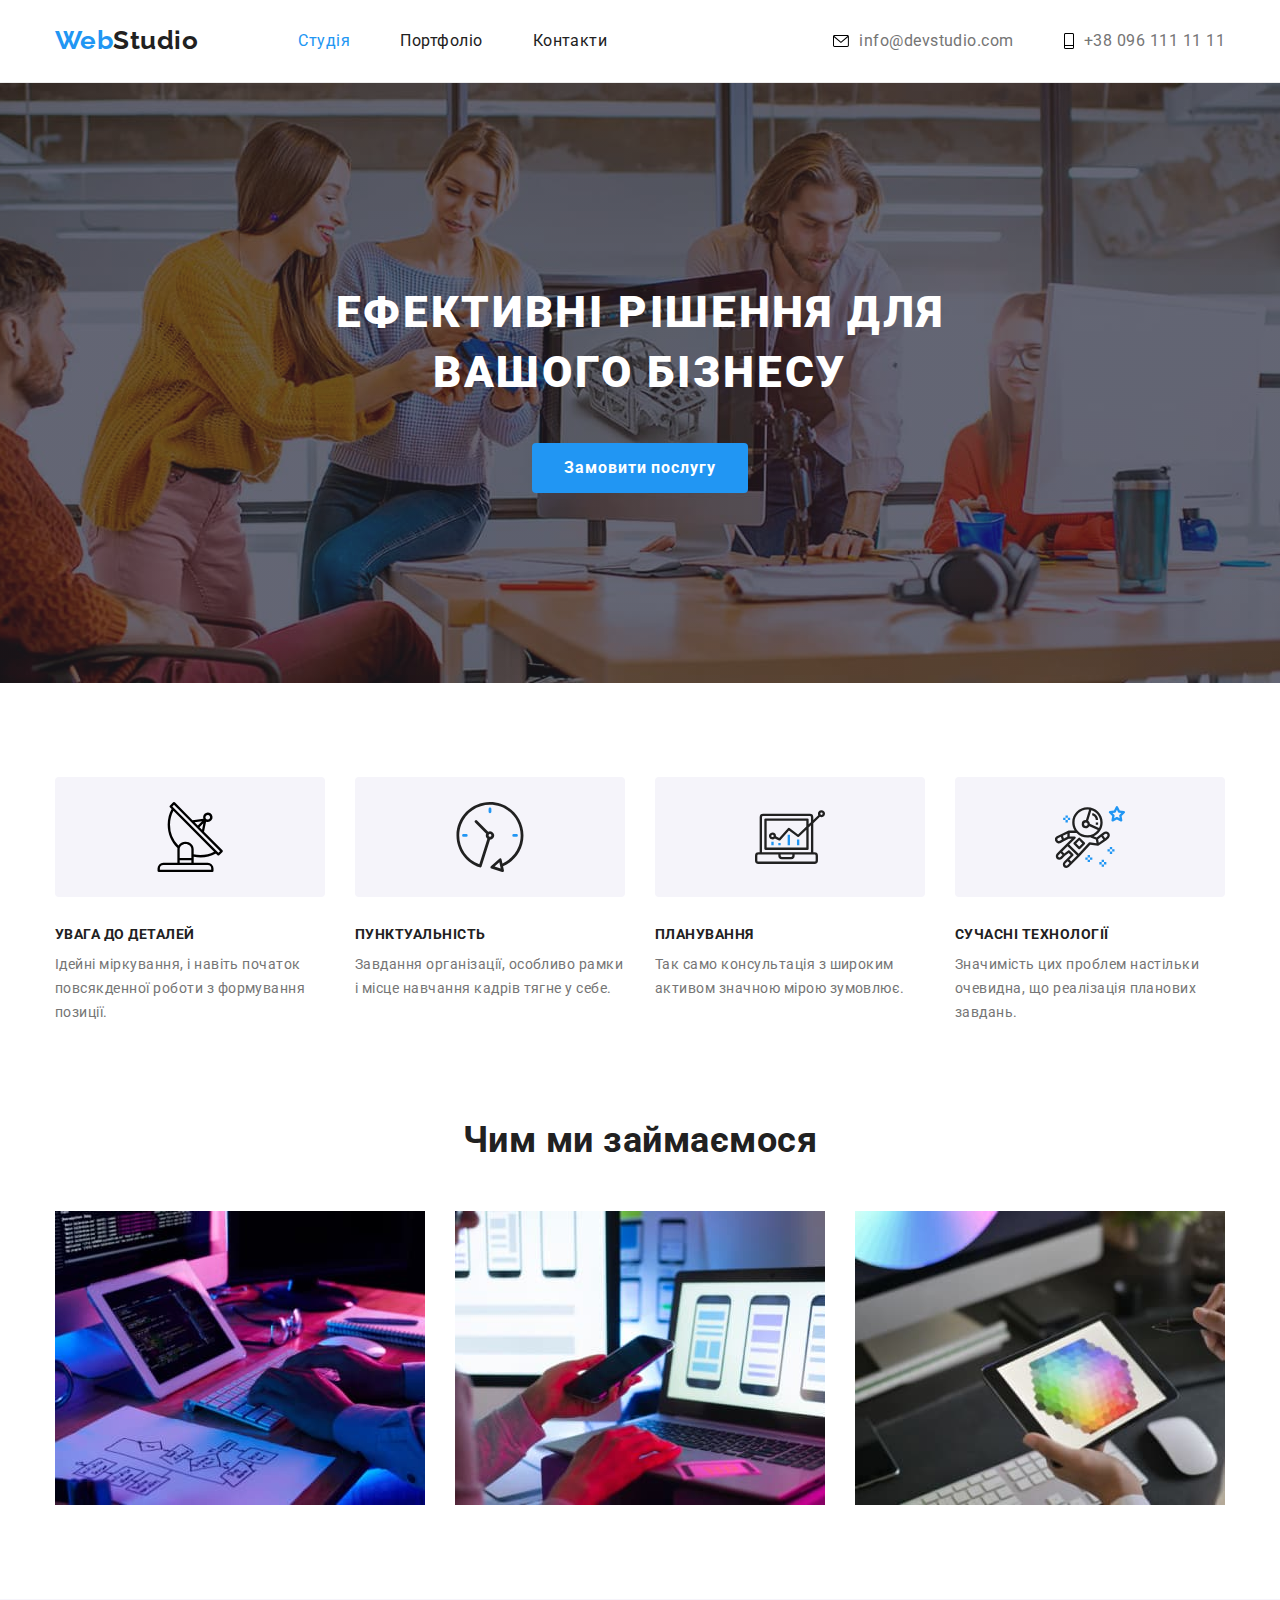
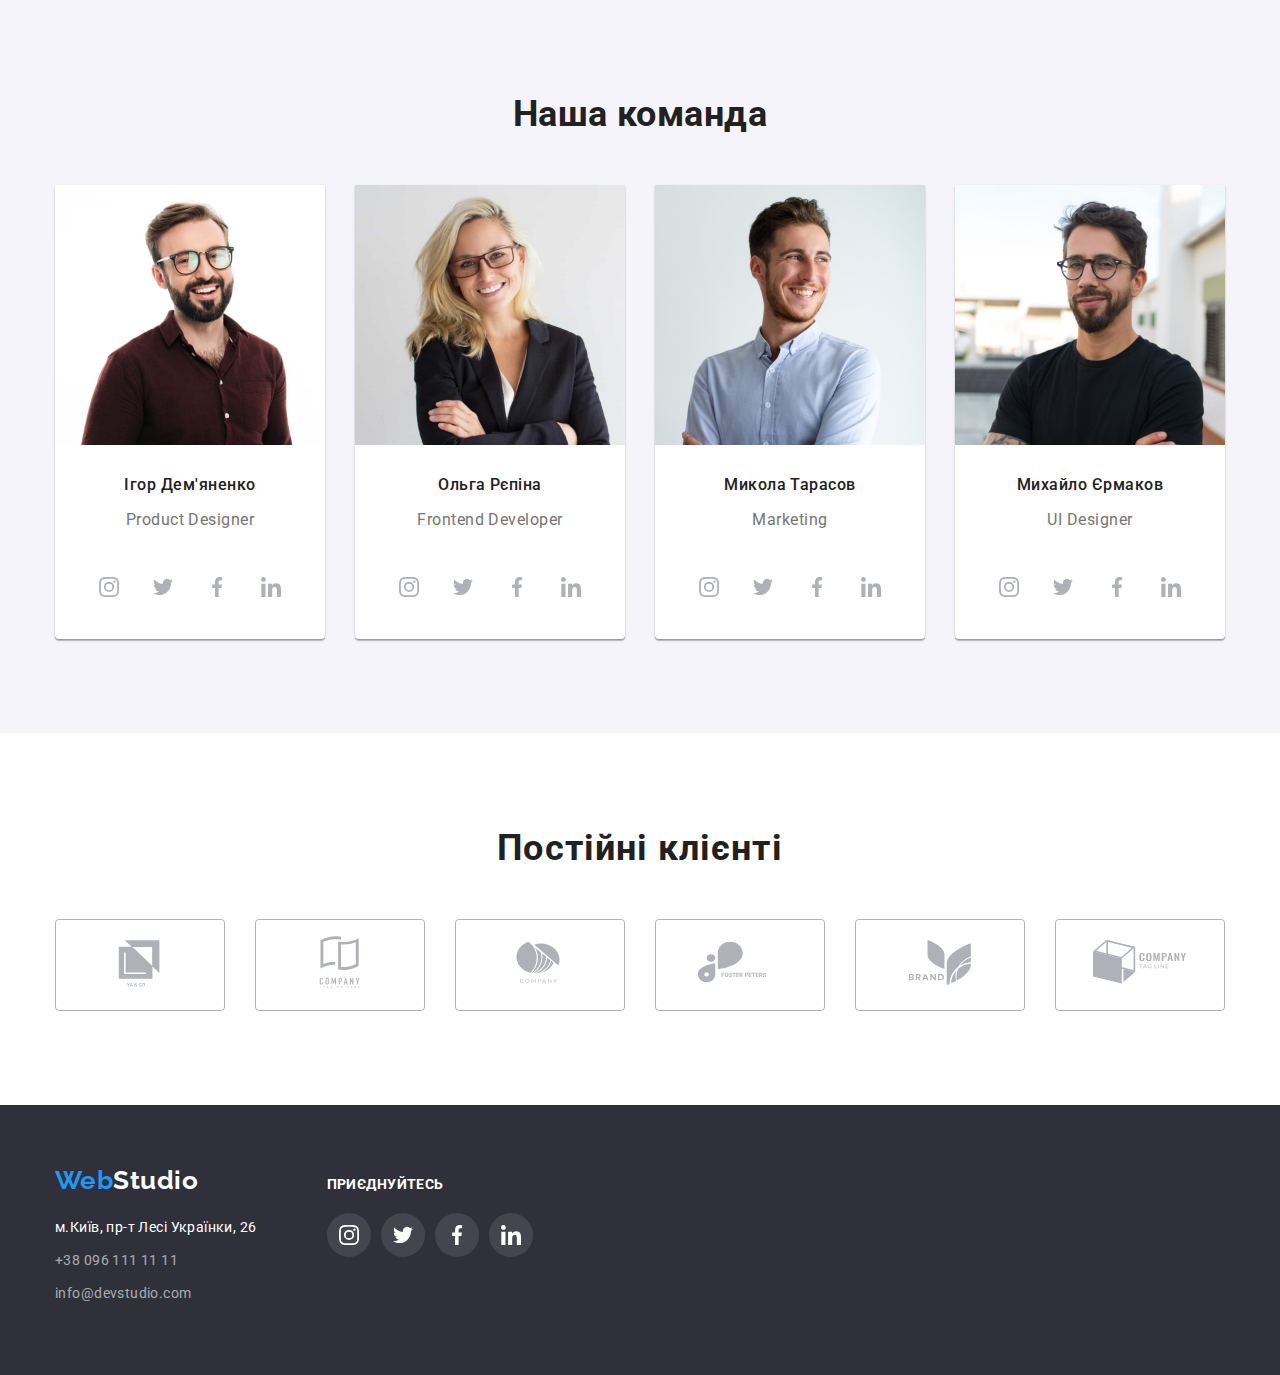
==== commit 631315c0: "add HW4" ====
--- a/index.html
+++ b/index.html
@@ -266,35 +266,47 @@
     <div class="conteiner">
         <h3 class="client-permanent">Постійні клієнті</h3>
         <ul class="name-client">
-            <li class="logo-client"><link rel="stylesheet" href="">
-                <svg class="icon-logo-client" width="106" height="60">
-                <use href="./images/symbol-defs.svg#icon-Logo"></use>
-                </svg>
-            </li>
-            <li class="logo-client"><link rel="stylesheet" href="">
-                <svg class="icon-logo-client" width="106" height="60">
-                    <use href="./images/symbol-defs.svg#icon-Logo-1"></use>
-                </svg>
-            </li>
-            <li class="logo-client"><link rel="stylesheet" href="">
-                <svg class="icon-logo-client" width="106" height="60">
-                    <use href="./images/symbol-defs.svg#icon-Logo-2"></use>
-                </svg>
-            </li>
-            <li class="logo-client"><link rel="stylesheet" href="">
-                <svg class="icon-logo-client" width="106" height="60">
-                    <use href="./images/symbol-defs.svg#icon-Logo-3"></use>
-                </svg>
-            </li>
-            <li class="logo-client"><link rel="stylesheet" href="">
-                <svg class="icon-logo-client" width="106" height="60">
-                    <use href="./images/symbol-defs.svg#icon-Logo-4"></use>
-                </svg>
-            </li>
-            <li class="logo-client"><link rel="stylesheet" href="">
-                <svg class="icon-logo-client" width="106" height="60">
+            <li class="logo-client">
+                <a class="icon-logo-client" href="">
+                    <svg class="icon-logo" width="106" height="60">
+                    <use href="./images/symbol-defs.svg#icon-Logo"></use>
+                    </svg>
+                </a>
+            </li>
+            <li class="logo-client">
+                <a class="icon-logo-client" href="">
+                    <svg class="icon-logo" width="106" height="60">
+                        <use href="./images/symbol-defs.svg#icon-Logo-1"></use>
+                    </svg>
+                </a>
+            </li>
+            <li class="logo-client">
+                <a class="icon-logo-client" href="">
+                    <svg class="icon-logo" width="106" height="60">
+                        <use href="./images/symbol-defs.svg#icon-Logo-2"></use>
+                    </svg>
+                </a>
+            </li>
+            <li class="logo-client">
+                <a class="icon-logo-client" href="">
+                    <svg class="icon-logo" width="106" height="60">
+                        <use href="./images/symbol-defs.svg#icon-Logo-3"></use>
+                    </svg>
+                </a>
+            </li>
+            <li class="logo-client">
+                <a class="icon-logo-client" href="">
+                    <svg class="icon-logo" width="106" height="60">
+                        <use href="./images/symbol-defs.svg#icon-Logo-4"></use>
+                    </svg>
+                </a>
+            </li>
+            <li class="logo-client">
+                <a class="icon-logo-client" href="">
+                    <svg class="icon-logo" width="106" height="60">
                     <use href="./images/symbol-defs.svg#icon-Logo-5"></use>
                 </svg>
+            </a>
             </li>
         </ul>
     </div>
@@ -302,7 +314,8 @@
 </main>
 <footer class="footer">
     <div class="container footer-container">
-        <a class="logo logo-footer" href="./index.html"> <span class="logo-accent">Web</span><span class="logo-primary">Studio</span></a>    
+        <div class="footer-address-box">
+            <a class="logo logo-footer" href="./index.html"> <span class="logo-accent">Web</span><span class="logo-primary">Studio</span></a>    
         <address>
         <ul class="contact">
             <li class="contact-footer">
@@ -315,6 +328,40 @@
                 <a class="footer-link footer-link-emeil" href="emeil:info@devstudio.com">info@devstudio.com</a>
             </li>
         </ul>
+        </div>
+        <div class="footer-social-box">
+            <p class="item-footer">Приєднуйтесь</h3>
+            <ul class="social-footer list">
+                <li class="icon-social" >
+                    <a class="icon-footer-link" href="#" target="_blank" rel="noreferrer noopener">
+                        <svg class="icon-footer" width="20" height="20">
+                            <use href="./images/symbol-defs.svg#icon-instagram"></use>
+                        </svg>
+                    </a>
+                </li>
+                <li class="icon-social" >
+                    <a class="icon-footer-link" href="#" target="_blank" rel="noreferrer noopener">
+                        <svg class="icon-footer" width="20" height="20">
+                            <use href="./images/symbol-defs.svg#icon-twitter"></use>
+                        </svg>
+                    </a>
+                </li>
+                <li class="icon-social" >
+                    <a class="icon-footer-link" href="#" target="_blank" rel="noreferrer noopener">
+                        <svg class="icon-footer" width="20" height="20"> 
+                            <use href="./images/symbol-defs.svg#icon-facebook"></use>
+                        </svg>
+                    </a>
+                </li>
+                <li class="icon-social" >
+                    <a class="icon-footer-link" href="#" target="_blank" rel="noreferrer noopener">
+                        <svg class="icon-footer" width="20" height="20">
+                            <use href="./images/symbol-defs.svg#icon-linkedin"></use>
+                        </svg>
+                    </a>
+                </li>
+            </ul>
+        </div>
         </address>
     </div>
 </footer>
--- a/css/styles.css
+++ b/css/styles.css
@@ -119,11 +119,13 @@
     font-style: normal;
     text-decoration: none;
     align-items: center;
-    color: var(--title-text-color)}
+    color: var(--title-text-color);
+}
 
     .contact-link:hover,
     .contact-link:focus  {
-    color: var(--accent-color);  
+    color: var(--accent-color);
+    fill: var(--accent-color);  
 }
 
 .icon-contact {
@@ -133,11 +135,6 @@
 .icon {
     width: 20px;
     height: 20px;
-    fill: var(--title-text-color);
-}
-.icon:hover,
-.icon:focus {
-    fill: var(--primary-white-color);
 }
 
 .hero {
@@ -335,6 +332,7 @@
     height: 44px;
     border-radius: 50%;
     background-color: var(--primary-white-color);
+    fill: #AFB1B8;
     margin-right: 10px;
 }
 
@@ -421,7 +419,7 @@
 }
 
 .icon-logo-client {
-    fill: var(--title-text-color);
+    fill: #AFB1B8;;
 }
 
 .icon-logo-client:hover,
@@ -496,6 +494,41 @@
     .general {
     padding: 94px 0px;
 }
+.social-footer {
+    display: flex;
+    align-items: baseline;
+}
+
+.item-footer {
+    display: block;
+    text-decoration: none;
+    font-weight: 700;
+    font-size: 14px;
+    line-height: 1.14;
+    letter-spacing: 0.03em;
+    text-transform: uppercase;
+    
+    color: var(--primary-white-color);
+}
+.icon-footer-link {
+    display: flex;
+    align-items: center;
+    justify-content: center;
+    width: 44px;
+    height: 44px;
+    border-radius: 50%;
+    background-color: rgba(255, 255, 255, 0.1);
+    fill: #AFB1B8;
+    margin-right: 10px;
+}
+.icon-footer-link:hover,
+.icon-footer-link:focus {
+    background-color: var(--accent-color);
+}
+
+.icon-footer {
+    fill: var(--primary-white-color);
+}
 
 .features {
     display: flex;
@@ -550,6 +583,17 @@
     height: auto;
     max-width: 100%;
 }
+.different-project-link {
+    display: block;
+    text-decoration: none;
+}
+.different-project-link:hover,
+.different-project-link:focus {
+    background: #FFFFFF;
+    border: -1px solid #EEEEEE;
+    box-shadow: 0px 1px 1px rgba(0, 0, 0, 0.12), 0px 4px 4px rgba(0, 0, 0, 0.06), 1px 4px 6px rgba(0, 0, 0, 0.16);
+}
+
 .different-project {
     margin-right: 30px;
     margin-bottom: 30px;
@@ -565,5 +609,50 @@
     background: var(--primary-white-color);
     border: 1px solid #EEEEEE;
     border-top: none;
-
-}
+}
+
+.footer-social-box {  
+    margin-left: 70px;  
+  }
+.footer-container {
+    display: flex;
+    align-items: baseline;
+}
+  .item-footer {
+    font-size: 14px;
+    font-weight: 700;
+    line-height: 1.14;
+    letter-spacing: 0.03em;
+    text-transform: uppercase;
+    color: var(--primary-white-color);
+  }
+.social-footer {
+    display: flex;
+}
+
+.icon-social {
+    width: 44px;
+    height: 44px;
+    margin-top: 20px;  
+  }
+  
+  .icon-social:not(:first-child) {
+    margin-left: 10px;
+  }
+
+  .icon-footer-link {
+    display: flex;
+    align-items: center;
+    justify-content: center;
+    width: 100%;
+    height: 100%;
+  
+    fill: var(--primary-white-color);
+    background-color: ;
+    border-radius: 50%;
+  }
+  
+  .icon-footer-link:hover,
+  .icon-footer-link:focus {
+    background-color: var(--accent-color);
+  }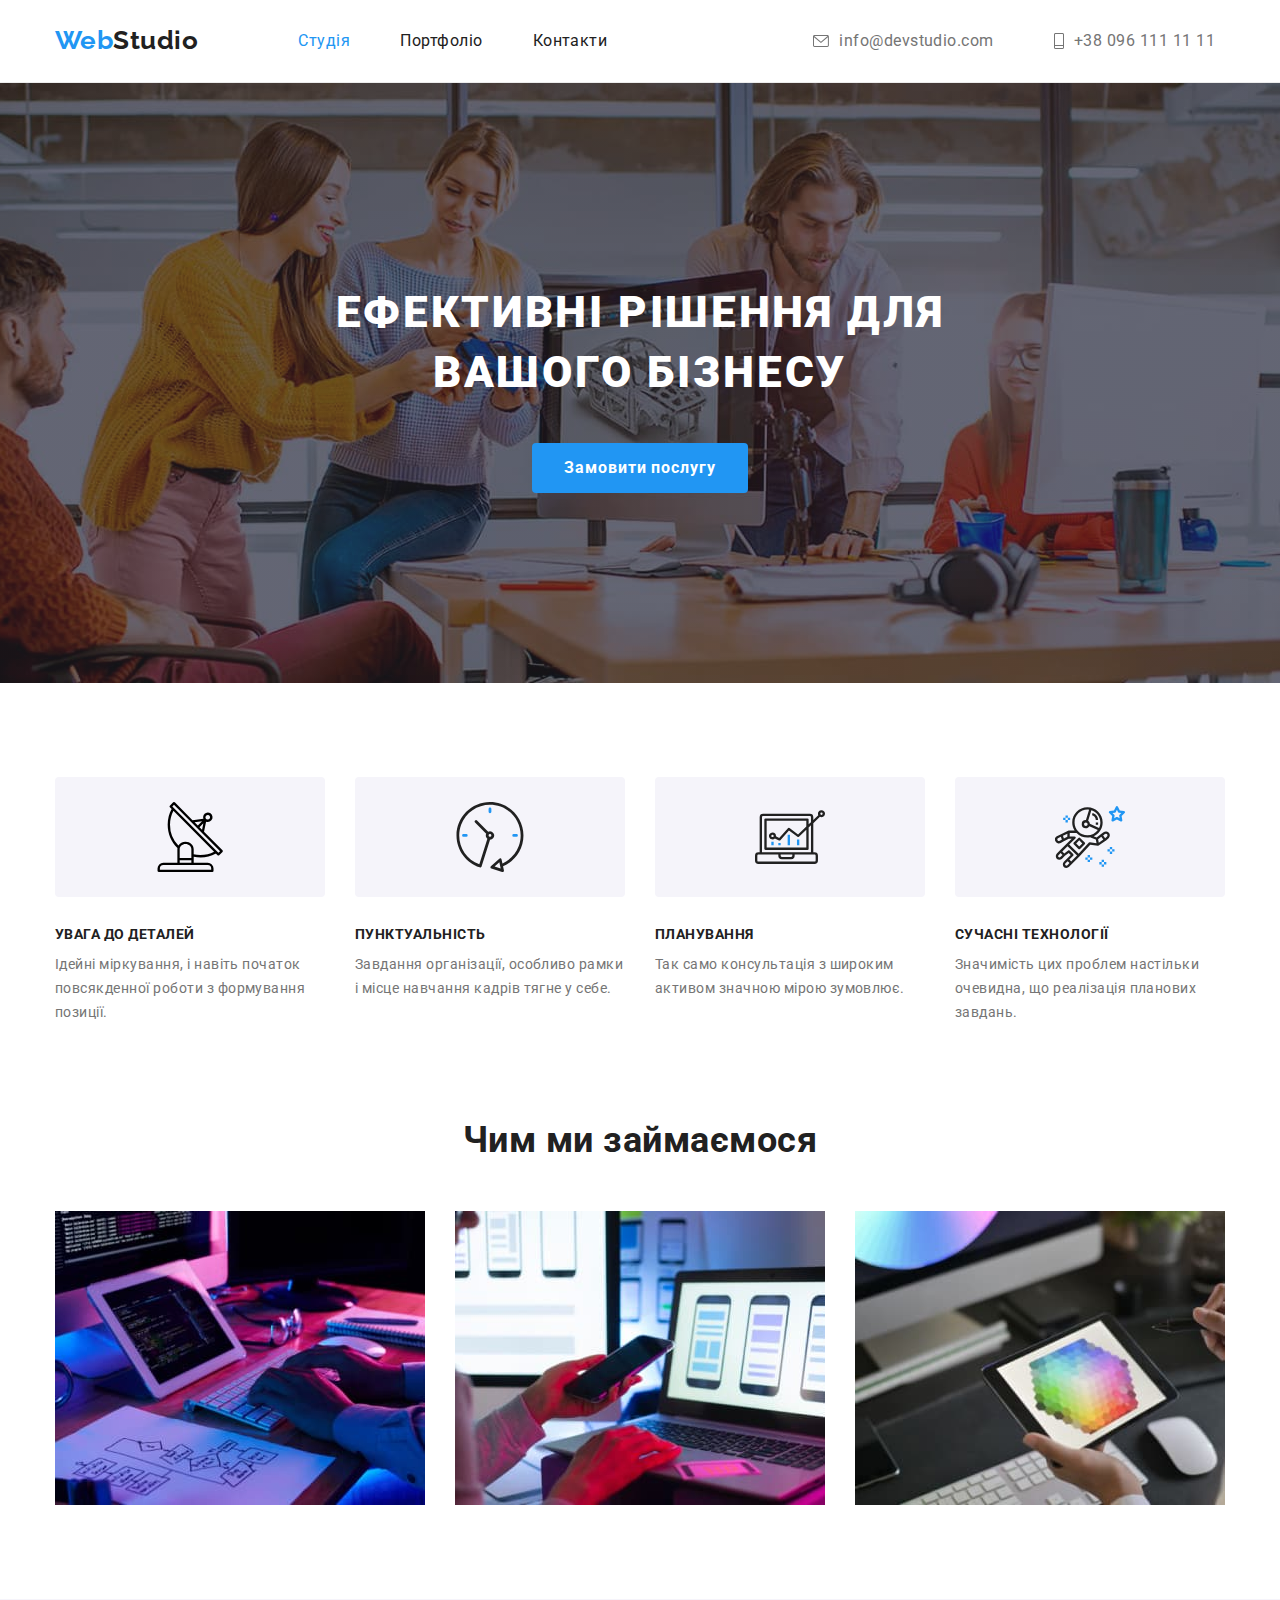
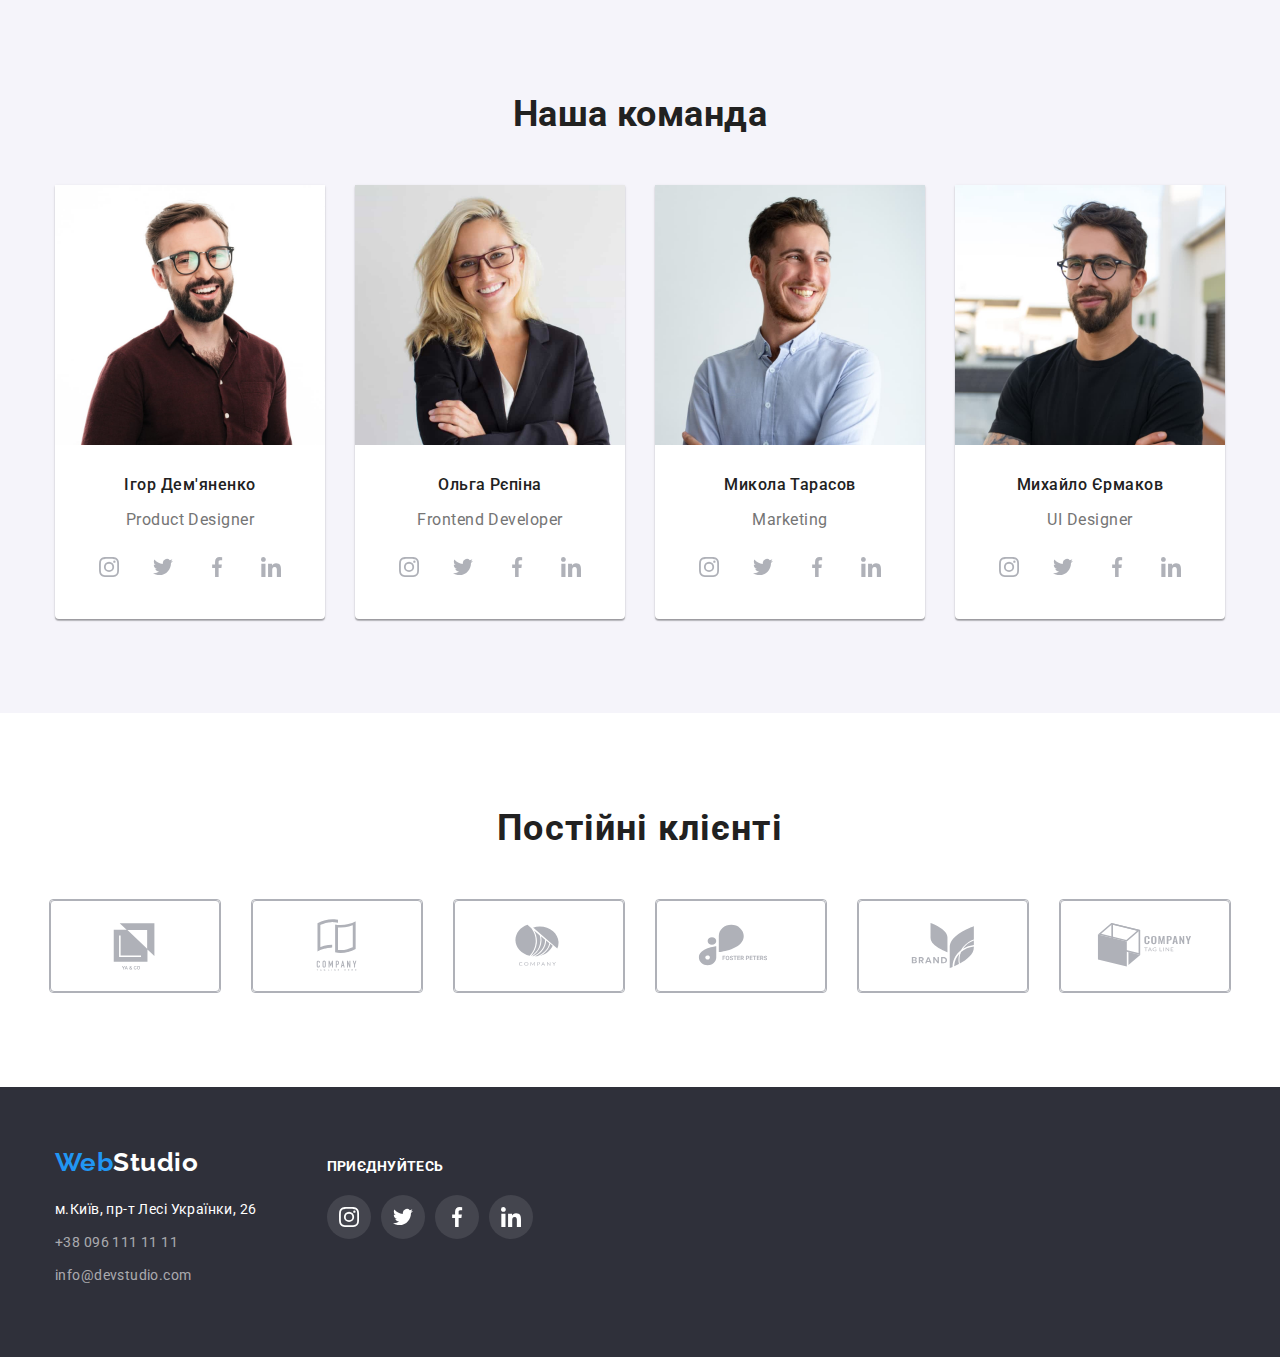
==== commit 0d650ef2: "add WV 400  and border" ====
--- a/index.html
+++ b/index.html
@@ -9,7 +9,7 @@
     <link rel="stylesheet" href="./css/styles.css">
     <link rel="preconnect" href="https://fonts.googleapis.com">
     <link rel="preconnect" href="https://fonts.gstatic.com" crossorigin>
-    <link href="https://fonts.googleapis.com/css2?family=Raleway:wght@700&family=Roboto:wght@500;700;900&display=swap" rel="stylesheet">
+    <link href="https://fonts.googleapis.com/css2?family=Raleway:wght@700&family=Roboto:wght@400;500;700;900&display=swap" rel="stylesheet">
 </head>
 </body>
 <header class="page-header">
--- a/css/styles.css
+++ b/css/styles.css
@@ -120,6 +120,14 @@
     text-decoration: none;
     align-items: center;
     color: var(--title-text-color);
+    
+        margin-right: 10px;
+        fill: #757575;
+    }
+
+.icon-contact {
+    margin-right: 10px;
+    
 }
 
     .contact-link:hover,
@@ -128,9 +136,6 @@
     fill: var(--accent-color);  
 }
 
-.icon-contact {
-    margin-right: 10px;
-}
 
 .icon {
     width: 20px;
@@ -185,7 +190,6 @@
 
 .button:hover,
 .button:focus {
-    color: var(--primary-text-color);
     background-color: var(--accent-color);
     cursor: pointer;
 }
@@ -249,6 +253,7 @@
 
 .benefits-text {
     width: 270px;
+    font-weight: 400;
     font-size: 14px;
     line-height: 1.71;
     color: var(--title-text-color);
@@ -321,6 +326,7 @@
 
 .icon-social {
     padding: 0;
+    margin: 0;
     text-decoration: none;
 }
 
@@ -371,6 +377,7 @@
 }
 .projects-title {
     margin-bottom: 4px;
+    color: var(--primary-text-color);
 
     font-weight: 700;
     font-size: 18px;
@@ -408,23 +415,28 @@
 }
 
 .logo-client {
-    display: inline-flex;
-    width: 170px;
-    height: 92px;
     margin-right: 30px;
     border: 1px solid #AFB1B8;
     border-radius: 4px;
-    align-items: center;
-    justify-content: center;
+    
 }
 
 .icon-logo-client {
-    fill: #AFB1B8;;
+    display: inline-flex;
+    align-items: center;
+    justify-content: center;
+    width: 170px;
+    height: 92px;
+    fill: #AFB1B8;
+    border: 1px solid #AFB1B8;
+    border-radius: 4px;
 }
 
 .icon-logo-client:hover,
 .icon-logo-client:focus {
     fill: var(--accent-color);
+    border: 1px solid var(--accent-color)
+
 }
 
 
@@ -500,6 +512,7 @@
 }
 
 .item-footer {
+    margin-bottom: 20px;
     display: block;
     text-decoration: none;
     font-weight: 700;
@@ -563,6 +576,7 @@
     color: var(--title-text-color);
     color: var(--primary-white-color);
     background-color: var(--accent-color);
+    box-shadow: 0px 1px 1px rgba(0, 0, 0, 0.12), 0px 4px 4px rgba(0, 0, 0, 0.06), 1px 4px 6px rgba(0, 0, 0, 0.16);
     cursor: pointer;}
 
 .features-link {
@@ -633,7 +647,7 @@
 .icon-social {
     width: 44px;
     height: 44px;
-    margin-top: 20px;  
+      
   }
   
   .icon-social:not(:first-child) {
@@ -648,7 +662,6 @@
     height: 100%;
   
     fill: var(--primary-white-color);
-    background-color: ;
     border-radius: 50%;
   }
   
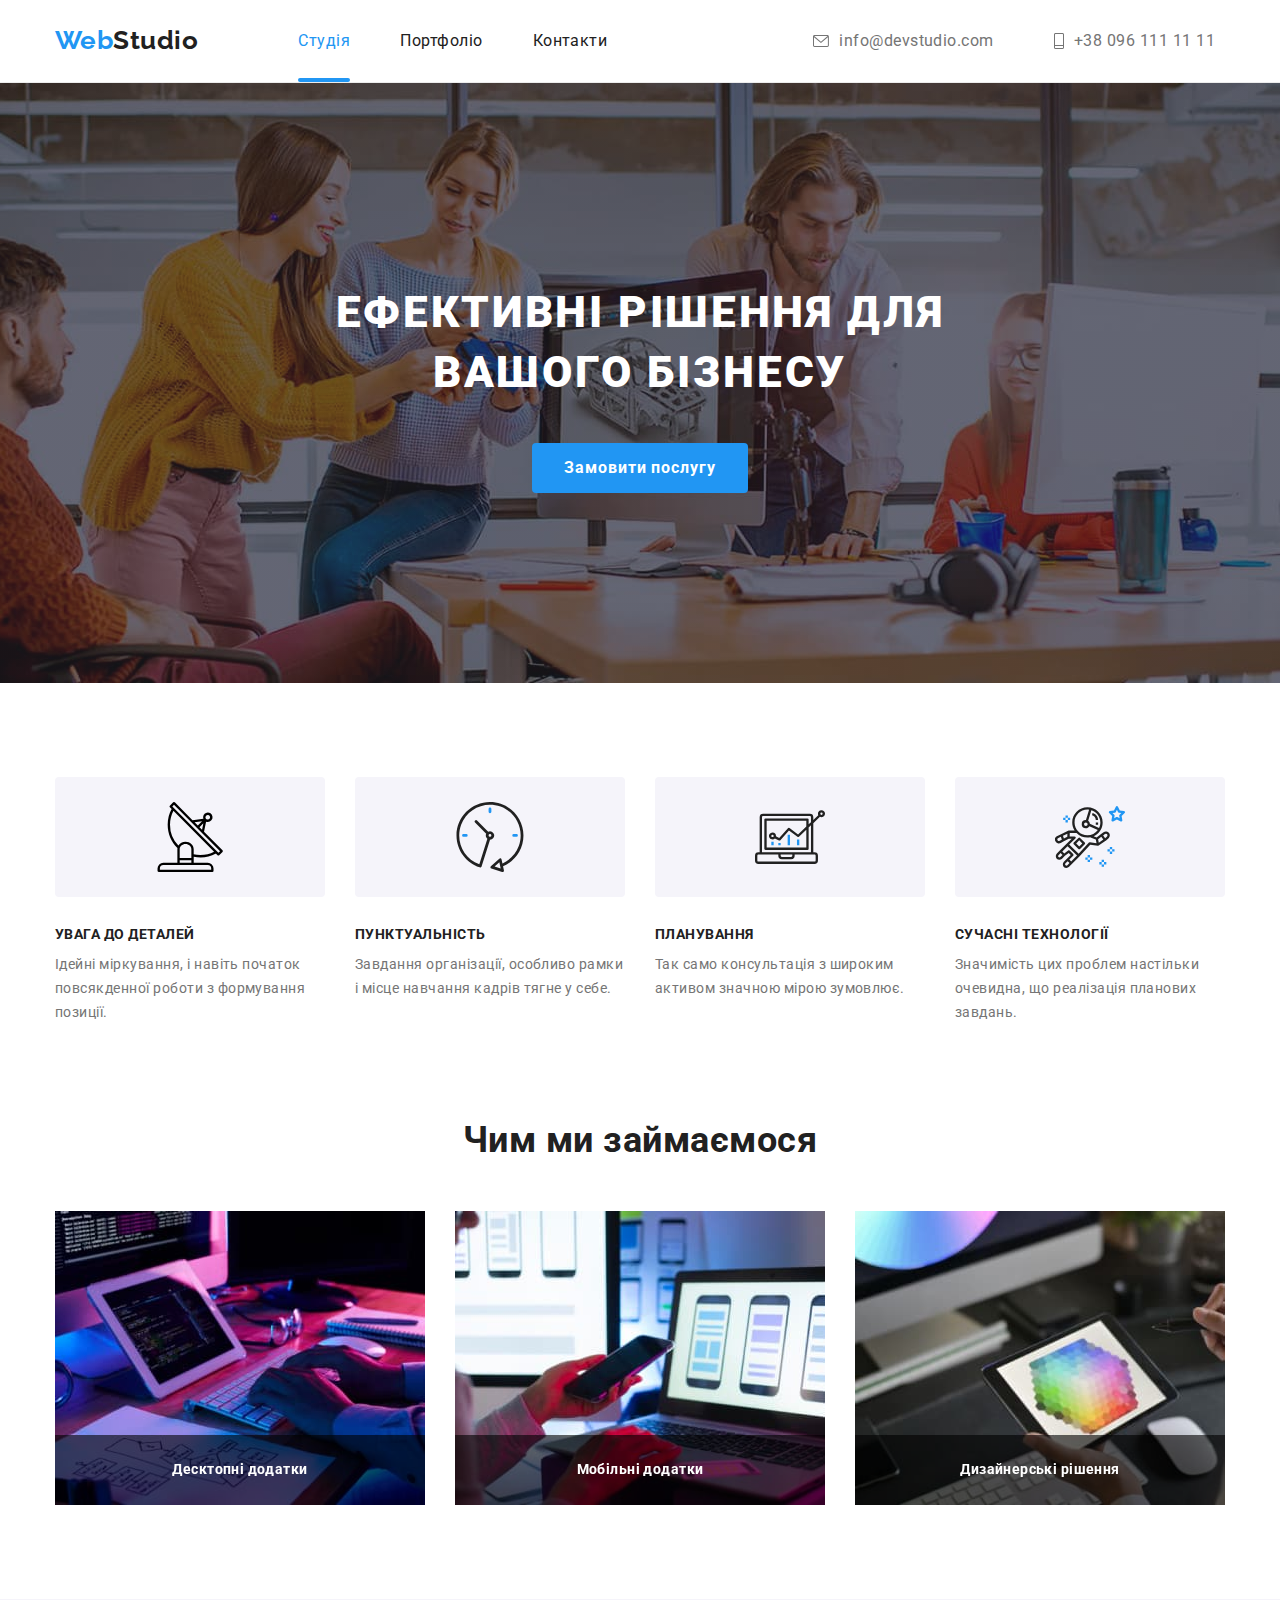
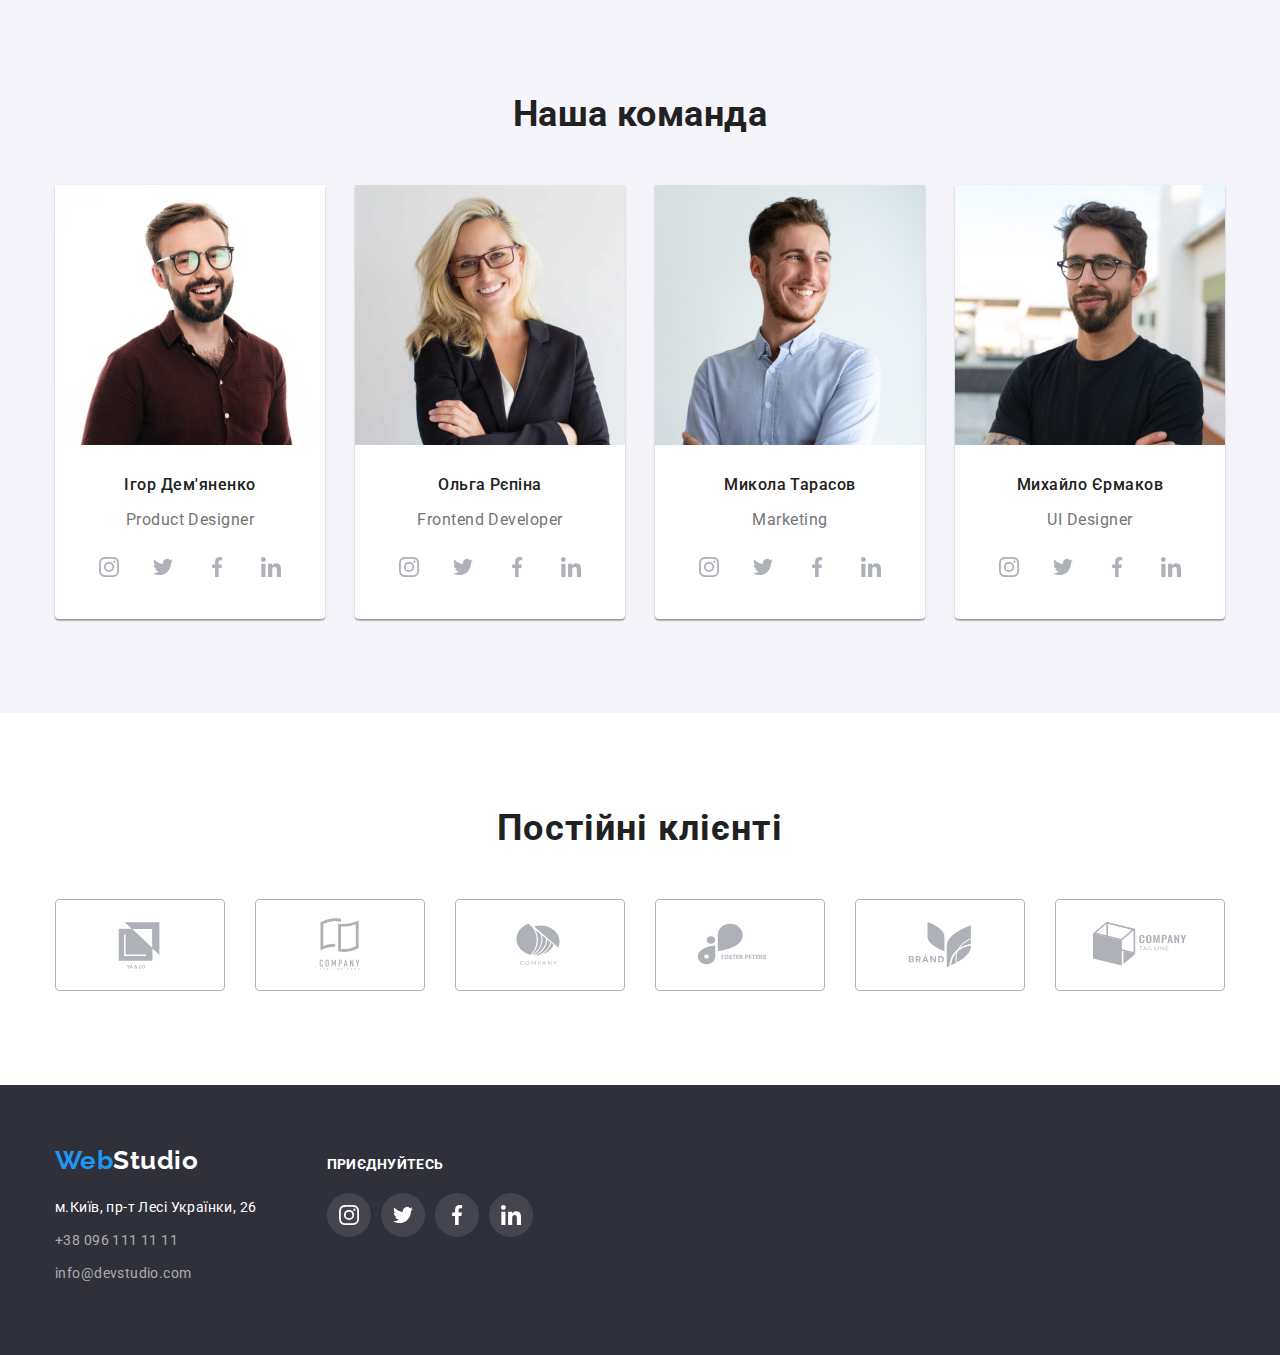
==== commit c011765b: "add style" ====
--- a/index.html
+++ b/index.html
@@ -52,7 +52,14 @@
     <section class="hero">
         <div class="container container-center">
             <h1 class="center">Ефективні рішення для <br> вашого бізнесу</h1>
-            <button class="button" type="button">Замовити послугу</button>
+            <button data-modal-open class="button" type="button">Замовити послугу</button>
+            <div class="backdrop is-hidden" data-modal>
+                <div class="modal">
+                    <p>
+                    </p>
+                    <button data-modal-close>Закрити</button>
+                </div>
+            </div>
         </div>
     </section>
     <section class="section">
@@ -102,9 +109,24 @@
     <div class="container">
         <h2 class="title">Чим ми займаємося</h2>
         <ul class="title-container">
-            <li class="work-foto"><img class="section-foto" src="./images/IMG/img.jpg" alt="foto text taping" width="370"></li>
-            <li class="work-foto"><img class="section-foto" src="./images/IMG/img1.jpg" alt="foto aplication apoading" width="370"></li>
-            <li class="work-foto"><img class="section-foto" src="./images/IMG/img2.jpg" alt="foto tablet graffics" width="370"></li>
+            <li class="work-foto">
+                <img class="section-foto" src="./images/IMG/img.jpg" alt="foto text taping" width="370">
+                <div class="description">
+                    Десктопні додатки
+                </div>
+            </li>
+            <li class="work-foto">
+                <img class="section-foto" src="./images/IMG/img1.jpg" alt="foto aplication apoading" width="370">
+                <div class="description">
+                    Мобільні додатки
+                </div>
+            </li>
+            <li class="work-foto">
+                <img class="section-foto" src="./images/IMG/img2.jpg" alt="foto tablet graffics" width="370">
+                <div class="description">
+                    Дизайнерські рішення
+                </div>
+            </li>
         </ul>
     </div>
 </section>
@@ -319,7 +341,7 @@
         <address>
         <ul class="contact">
             <li class="contact-footer">
-                <a class="footer-address" href="https://goo.gl/maps/YLcZyGkc4DeghfoG7" target="_blank" rel="noopener noreferrer nofollow">м.Київ, пр-т Лесі Українки, 26</a>
+                <a class="footer-link footer-address" href="https://goo.gl/maps/YLcZyGkc4DeghfoG7" target="_blank" rel="noopener noreferrer nofollow">м.Київ, пр-т Лесі Українки, 26</a>
             </li> 
             <li class="contact-footer">
                 <a class="footer-link" href="tel:+380961111111">+38 096 111 11 11</a>
@@ -365,5 +387,6 @@
         </address>
     </div>
 </footer>
+<script src="./js/modal.js"></script>
 </body>
 </html>
--- a/css/styles.css
+++ b/css/styles.css
@@ -67,10 +67,14 @@
 .site-nav a {
     display: inline-block;
     color: var(--primary-text-color)}
+
+.link {
+    transition: color 250ms cubic-bezier(0.4, 0, 0.2, 1);
+}
+
 .link:hover,
 .link:focus  {
     color: var(--accent-color);
-    
 }
 
 .site-nav {
@@ -81,13 +85,9 @@
     display: flex;
     align-items: center;
     margin: 0px 50px;
-    padding: 32px 0px;
-}
-
-.site-nav-list .link.current {
-    display: block;
-    color: var(--accent-color);
-}
+    
+}
+
 
 .site-nav .link {
     text-decoration: none;
@@ -95,10 +95,38 @@
 
  .contact-nav-link {
     margin-right: 50px;
+    position: relative;
  }
+
+ .site-nav-list .link {
+    padding: 32px 0;
+ }
+
+ .site-nav-list .link.current {
+    color: var(--accent-color);
+ }
+
  .contact-nav-link:last-child{
     margin-right: 0;
  } 
+ .current::after {
+    content: '';
+    position: absolute;
+    display: block;
+    width: 100%;
+    height: 4px;
+    background-color:  var(--accent-color);
+    border-radius: 2px;
+    margin-top: 28px;
+    
+
+}
+
+.current :hover::after,
+.current :focus::after {
+    transform: scaleX(1);
+} 
+
 
 .contacts {
     display: inline-flex;
@@ -121,8 +149,10 @@
     align-items: center;
     color: var(--title-text-color);
     
-        margin-right: 10px;
-        fill: #757575;
+    margin-right: 10px;
+    fill: #757575;
+
+    transition: color 550ms cubic-bezier(0.4, 0, 0.2, 1);
     }
 
 .icon-contact {
@@ -193,7 +223,41 @@
     background-color: var(--accent-color);
     cursor: pointer;
 }
-
+.backdrop {
+    position: fixed;
+    top: 0;
+    left: 0;
+    width: 100%;
+    height: 100%;
+    background-color: rgba(0, 0, 0, 0.05);
+
+    opacity: 1;
+    transition: opacity 500ms cubic-bezier(0.4, 0, 0.2, 1);
+}
+ .backdrop.is-hidden {
+    opacity: 0;
+    pointer-events: none;
+ }
+ .backdrop.is-hidden .modal{
+    transform: translate(-50%, -50%) scale(0,9);
+ }
+ 
+ .modal {
+    position: absolute;
+    top: 50%;
+    left: 50%;
+    transform: translate(-50%, -50%);
+
+    min-height: 581px;
+    min-width: 528px;
+    padding: 15px;
+
+    background-color: var(--primary-white-color);
+
+    transform: translate(-50%, -50%) scale(1);
+
+    transition: transform 250ms cubic-bezier(0.4, 0, 0.2, 1);
+ }
 .header-container {
     display: flex;
 
@@ -271,6 +335,7 @@
 .work-foto {
     display: block;
     margin-right: 30px;
+    position: relative;
 }
 .work-foto:nth-child(3n){
     margin-right: 0px;
@@ -279,6 +344,33 @@
     display: block;
     text-align: center;
     width: 370px;
+    
+}
+
+.description {
+    
+    font-weight: 700;
+    font-size: 14px;
+    line-height: 1.14;
+    letter-spacing: 0.03em;
+    text-align: center;
+    
+
+    font-weight: 700;
+    font-size: 14px;
+    line-height: 1.14;
+
+    display: flex;
+    position: absolute;
+    bottom: 0px;
+    
+    width: 370px;
+    height: 70px;
+    color: var(--primary-white-color);
+    padding-top: 27px;
+    padding-bottom: 27px;
+    justify-content: center;
+    background-color: rgba(0.18, 0.19, 0.23, 0.6);
 }
    
 .work {
@@ -340,6 +432,10 @@
     background-color: var(--primary-white-color);
     fill: #AFB1B8;
     margin-right: 10px;
+
+    transition: fill 250ms cubic-bezier(0.4, 0, 0.2, 1);
+    transition: background-color 250ms cubic-bezier(0.4, 0, 0.2, 1);
+
 }
 
 .icon-item-link:hover,
@@ -416,9 +512,7 @@
 
 .logo-client {
     margin-right: 30px;
-    border: 1px solid #AFB1B8;
-    border-radius: 4px;
-    
+ 
 }
 
 .icon-logo-client {
@@ -430,12 +524,15 @@
     fill: #AFB1B8;
     border: 1px solid #AFB1B8;
     border-radius: 4px;
+
+    transition: border 250ms cubic-bezier(0.4, 0, 0.2, 1);
 }
 
 .icon-logo-client:hover,
 .icon-logo-client:focus {
     fill: var(--accent-color);
-    border: 1px solid var(--accent-color)
+    border: 1px solid var(--accent-color);
+    transition: fill 250ms cubic-bezier(0.4, 0, 0.2, 1);
 
 }
 
@@ -476,6 +573,7 @@
     font-size: 14px;
     line-height: 1.71;
     letter-spacing: 0.03em;
+    transition: color 250ms cubic-bezier(0.4, 0, 0.2, 1);
 }
 
 .footer-link:hover,
@@ -533,7 +631,11 @@
     background-color: rgba(255, 255, 255, 0.1);
     fill: #AFB1B8;
     margin-right: 10px;
-}
+
+    transition: background-color 250ms cubic-bezier(0.4, 0, 0.2, 1);
+
+}
+
 .icon-footer-link:hover,
 .icon-footer-link:focus {
     background-color: var(--accent-color);
@@ -568,12 +670,16 @@
     color: var(--primary-text-color); 
     background-color: #F5F4FA;;
     border-radius: 4px;
-    border: none;}
+    border: none;
+
+    transition: color 250ms cubic-bezier(0.4, 0, 0.2, 1);
+    transition: background-color 250ms cubic-bezier(0.4, 0, 0.2, 1);
+}
     
     
 .features .link-button:hover,
 .features .link-button:focus {
-    color: var(--title-text-color);
+    /* color: var(--title-text-color); */
     color: var(--primary-white-color);
     background-color: var(--accent-color);
     box-shadow: 0px 1px 1px rgba(0, 0, 0, 0.12), 0px 4px 4px rgba(0, 0, 0, 0.06), 1px 4px 6px rgba(0, 0, 0, 0.16);
@@ -597,20 +703,57 @@
     height: auto;
     max-width: 100%;
 }
+.project-dasckription {
+    font-weight: 400;
+    font-size: 18px;
+    line-height: 1.56;
+    letter-spacing: 0.03em;
+
+    display: flex;
+    background-color:rgba(33, 150, 243, 0.9);
+    color: var(--primary-white-color);
+    position: absolute;
+    top: 0;
+    left: 0;
+    width: 100%;
+    height: 100%;
+    padding: 63px 24px;
+    transform: translateY(100%);
+    transition: transform 250ms cubic-bezier(0.4, 0, 0.2, 1);
+
+}
+
+
 .different-project-link {
     display: block;
     text-decoration: none;
-}
+    transition: box-shadow 250ms cubic-bezier(0.4, 0, 0.2, 1);
+    
+}
+.different-project-link:hover .project-dasckription,
+.different-project-link:focus .project-dasckription {
+    transform: translateY(0); 
+}
+
 .different-project-link:hover,
-.different-project-link:focus {
+.different-project-link:focus{
     background: #FFFFFF;
     border: -1px solid #EEEEEE;
     box-shadow: 0px 1px 1px rgba(0, 0, 0, 0.12), 0px 4px 4px rgba(0, 0, 0, 0.06), 1px 4px 6px rgba(0, 0, 0, 0.16);
+    transform: translateY(0);
 }
 
 .different-project {
+    display: block;
     margin-right: 30px;
     margin-bottom: 30px;
+    
+}
+
+.img-wrapper {
+    position: relative;
+    overflow: hidden;
+
 }
 .different-project:nth-child(n + 7) {
      margin-bottom: 0;
@@ -663,9 +806,12 @@
   
     fill: var(--primary-white-color);
     border-radius: 50%;
+
+
   }
   
   .icon-footer-link:hover,
   .icon-footer-link:focus {
     background-color: var(--accent-color);
+    
   }